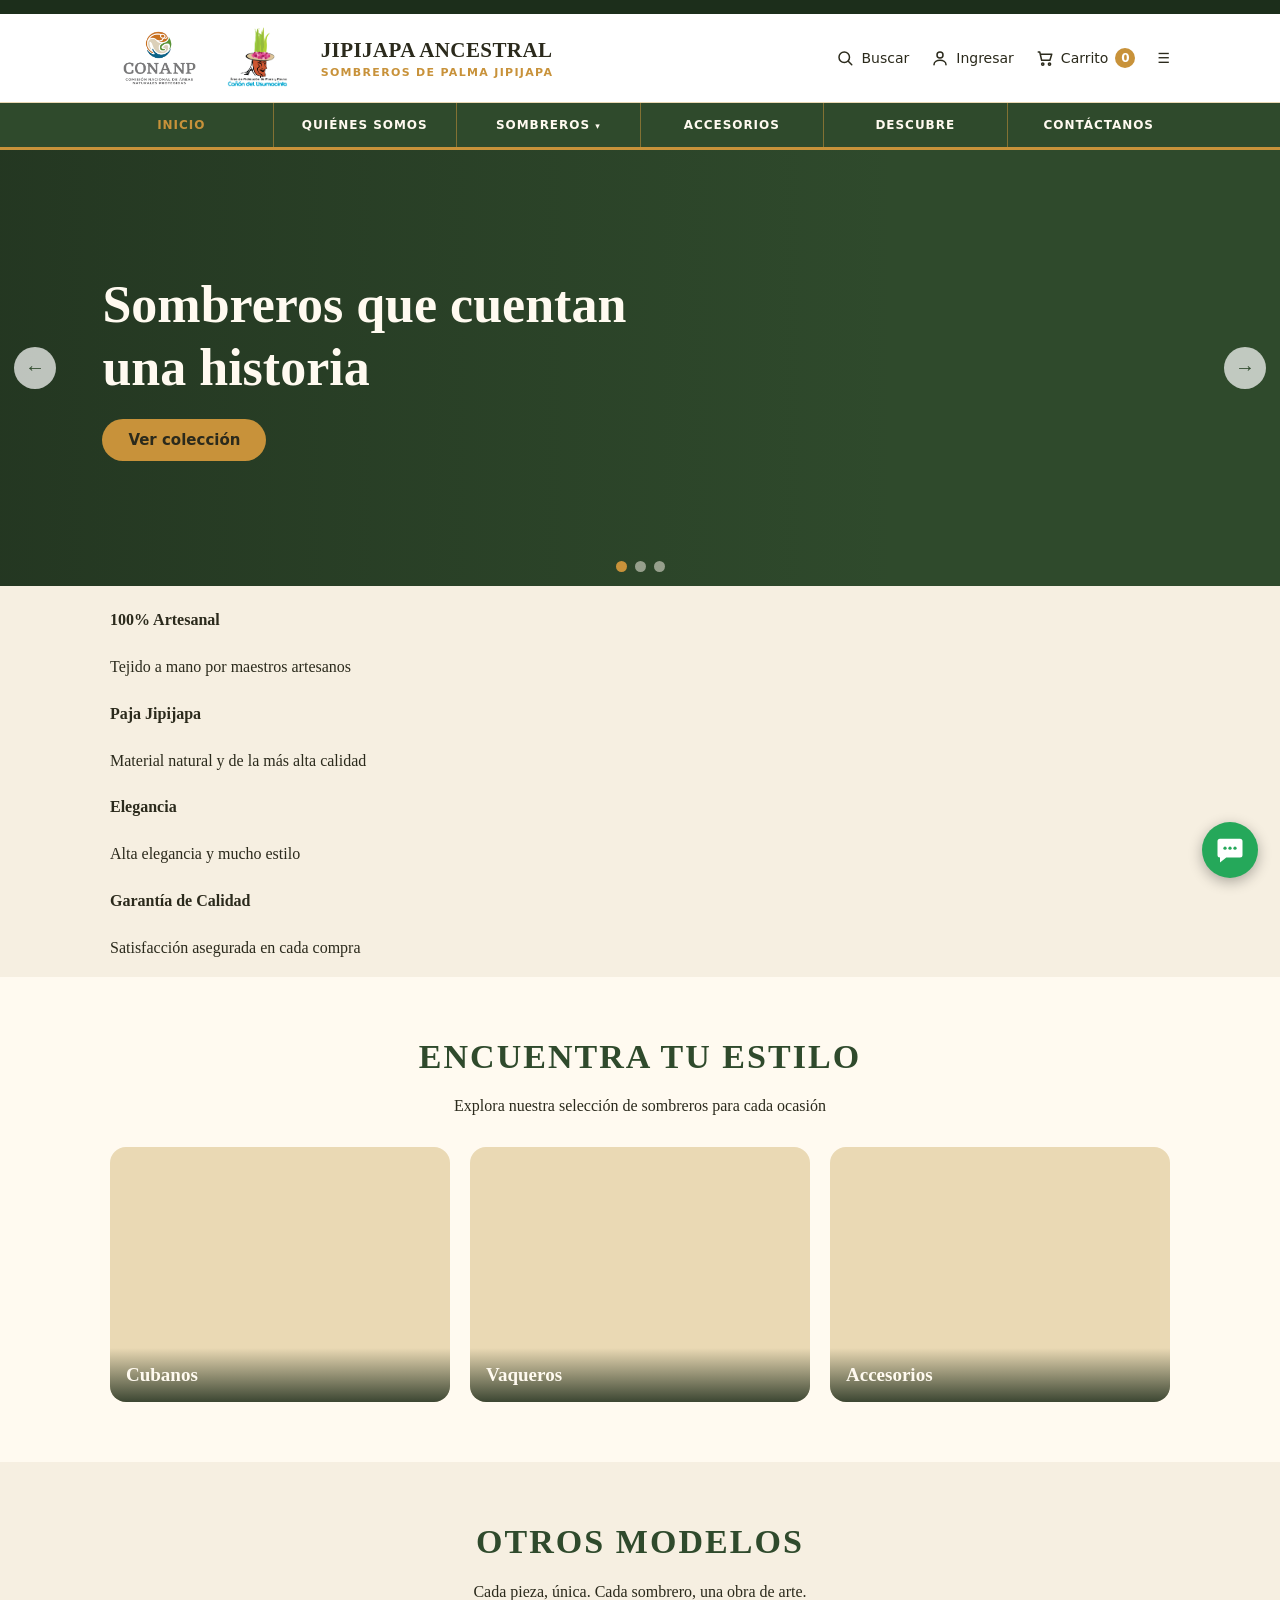
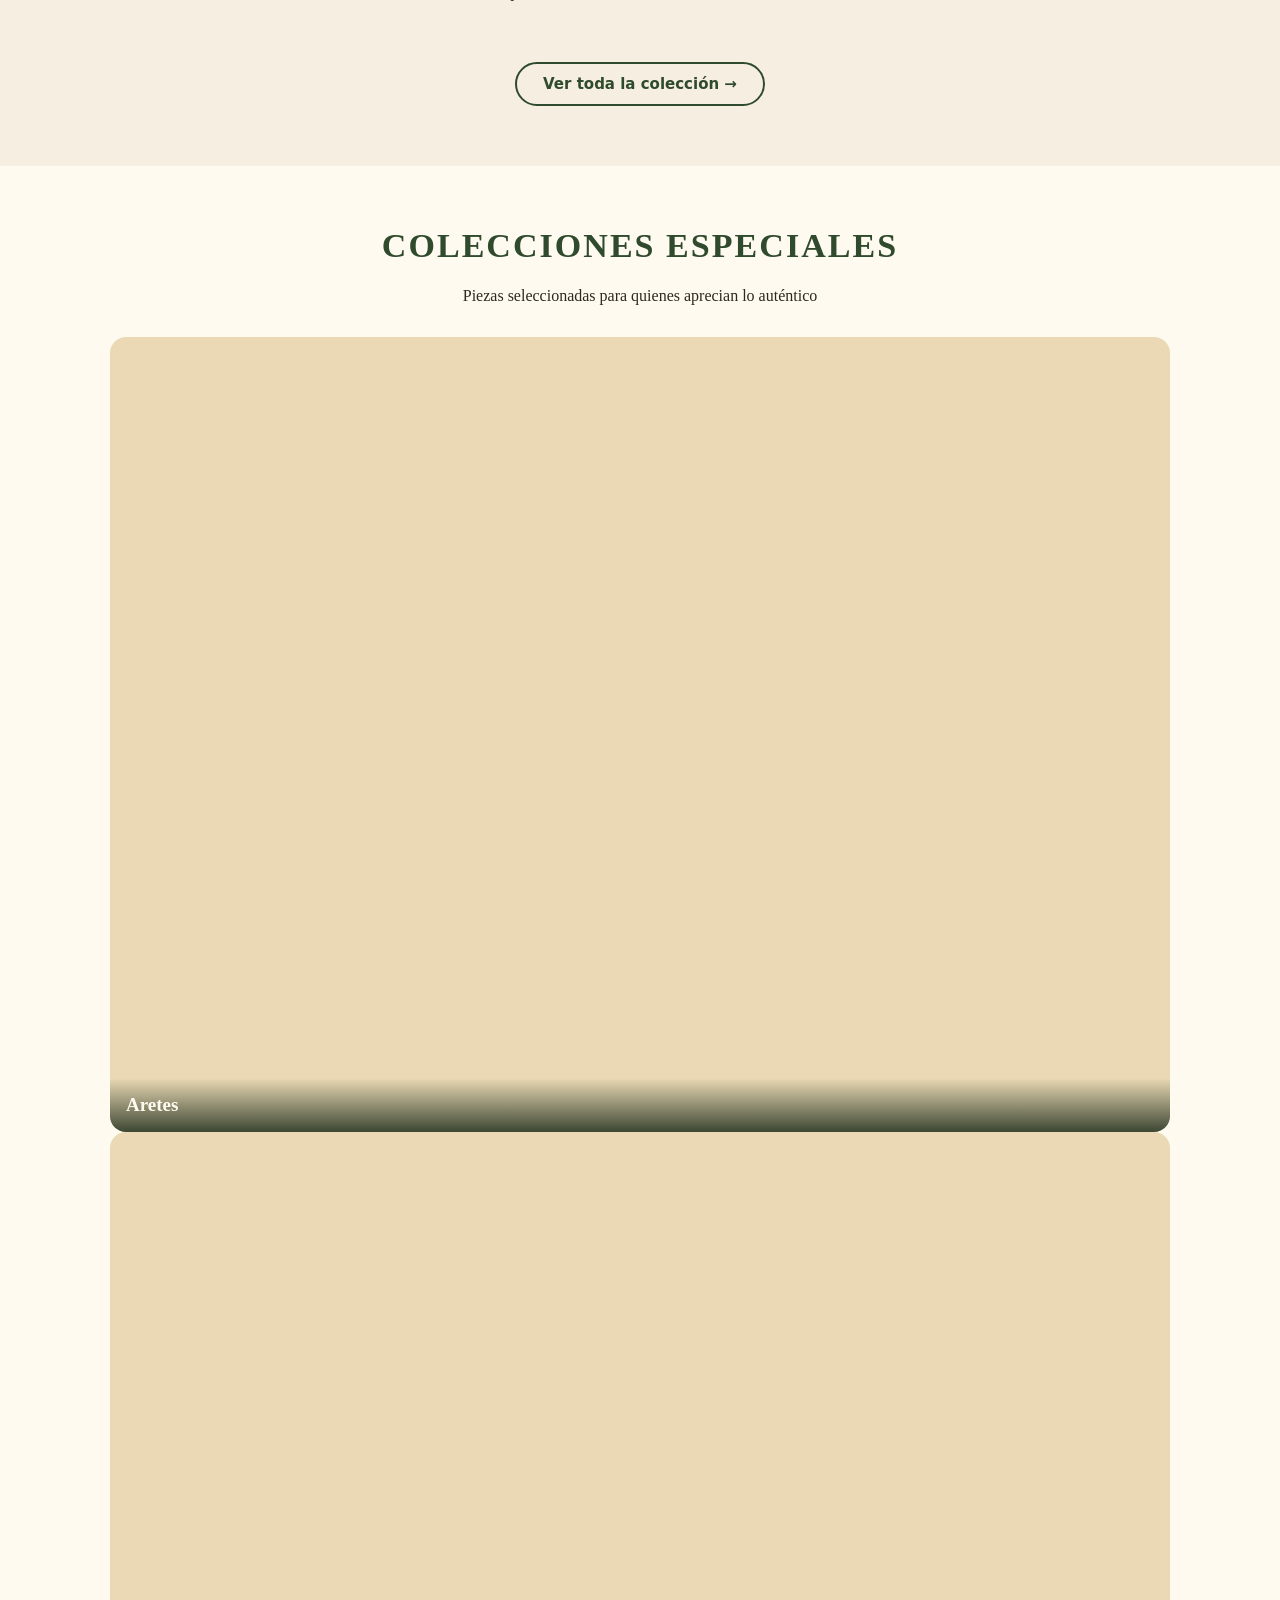
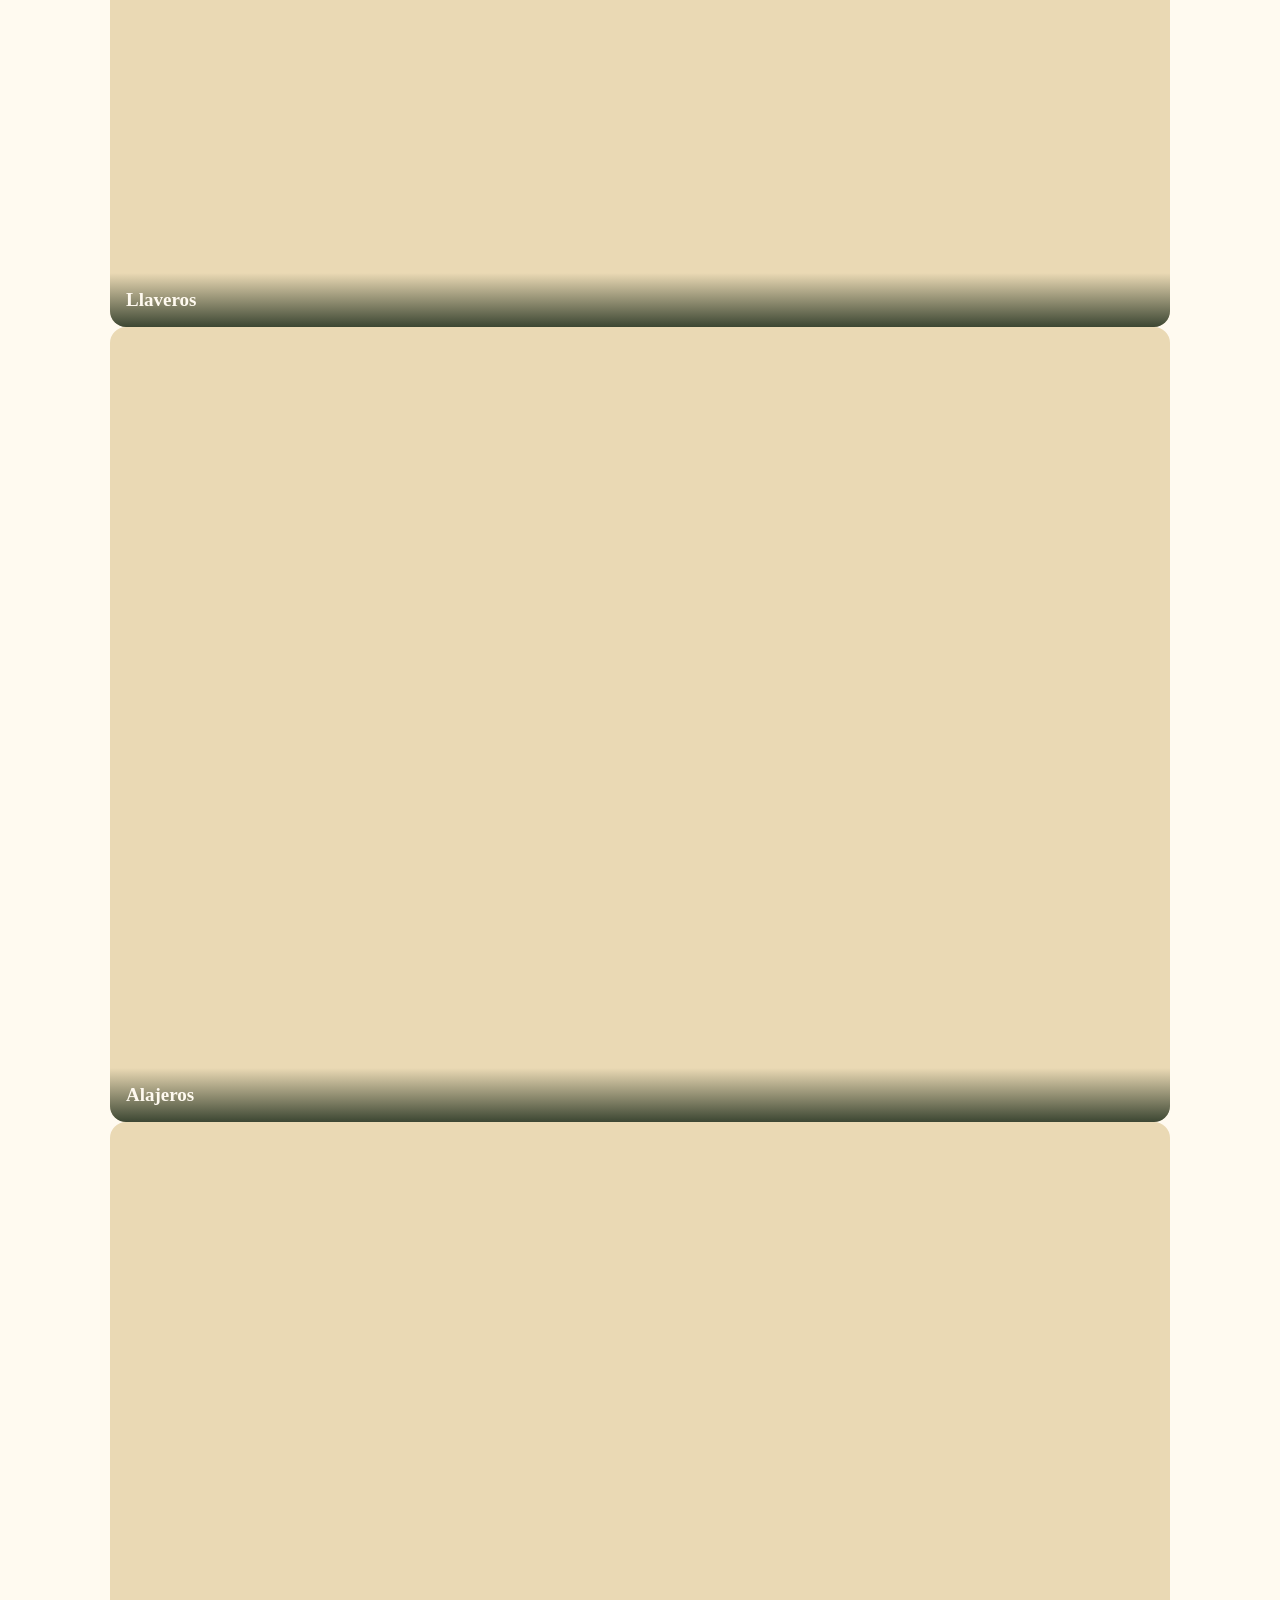
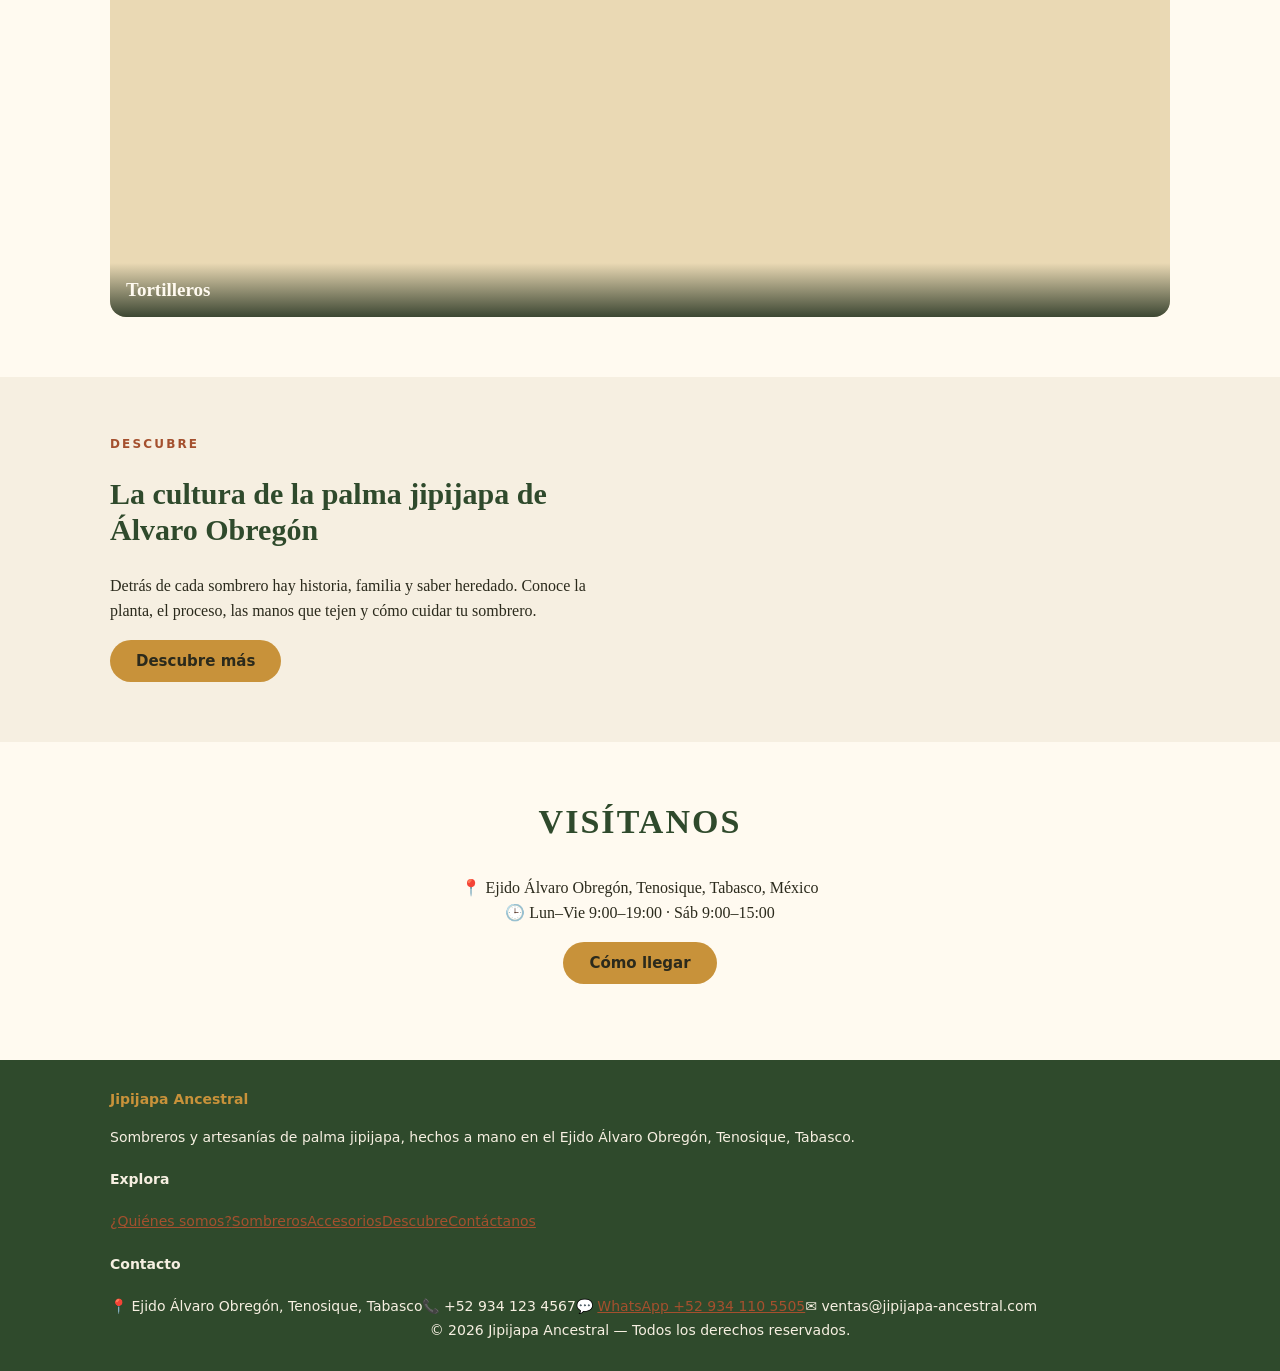
==== index.html @ 03767cd2 "Update index.html" ====
<!DOCTYPE html>
<html lang="es">
<head>
<meta charset="utf-8">
<meta name="viewport" content="width=device-width, initial-scale=1">
<title>Jipijapa Ancestral — Sombreros de palma jipijapa hechos a mano</title>
<link rel="stylesheet" href="estilos.css">
</head>
<body>
<div class="top-strip"></div>
<header class="site-header">
  <div class="header-main"><div class="container hm">
    <div class="hm-left">
      <img class="logo-inst" src="logo_conanp.png" alt="CONANP">
      <img class="logo-inst" src="logo_canon_usumacinta.png" alt="Cañón del Usumacinta">
      <a class="brandbox" href="index.html"><img class="brand-mark" src="logo.png" alt=""><span class="brand-text"><b>JIPIJAPA ANCESTRAL</b><small>SOMBREROS DE PALMA JIPIJAPA</small></span></a>
    </div>
    <div class="hm-right">
      <button class="hact" id="btn-buscar" type="button"><svg width="18" height="18" viewBox="0 0 24 24" fill="none" stroke="currentColor" stroke-width="2" stroke-linecap="round" stroke-linejoin="round"><circle cx="11" cy="11" r="7"/><path d="m21 21-4.3-4.3"/></svg><span>Buscar</span></button>
      <a class="hact" href="contactos.html"><svg width="18" height="18" viewBox="0 0 24 24" fill="none" stroke="currentColor" stroke-width="2" stroke-linecap="round" stroke-linejoin="round"><circle cx="12" cy="8" r="4"/><path d="M4 21c0-4 4-6 8-6s8 2 8 6"/></svg><span>Ingresar</span></a>
      <button class="hact" id="btn-carrito" type="button"><svg width="18" height="18" viewBox="0 0 24 24" fill="none" stroke="currentColor" stroke-width="2" stroke-linecap="round" stroke-linejoin="round"><path d="M3 4h2l2.5 11h11L21 7H6"/><circle cx="9" cy="20" r="1.5"/><circle cx="18" cy="20" r="1.5"/></svg><span>Carrito</span><em class="badge" id="count">0</em></button>
      <button class="hact menu-btn" id="btn-menu" type="button" aria-label="Menú">☰</button>
    </div>
  </div></div>
  <form class="searchbar" id="searchbar" hidden><div class="container"><input id="q" type="search" placeholder="Buscar sombreros y accesorios..."><button class="btn small" type="submit">Buscar</button></div></form>
  <nav class="mainnav" id="mainnav"><ul>
<li><a href="index.html" class="activo">INICIO</a></li>
<li><a href="nosotros.html">QUIÉNES SOMOS</a></li>
<li class="has-sub"><a href="sombreros.html">SOMBREROS <small>▾</small></a><ul class="sub"><li><a href="cubanos.html">Sombreros Cubanos</a></li><li><a href="sombreros.html?cat=Vaqueros">Sombreros Vaqueros</a></li><li><a href="sombreros.html?cat=Ni%C3%B1os">Niños</a></li><li><a href="sombreros.html?cat=Damas">Damas</a></li><li><a href="sombreros.html">Ver todos</a></li></ul></li>
<li><a href="accesorios.html">ACCESORIOS</a></li>
<li><a href="descubre.html">DESCUBRE</a></li>
<li><a href="contactos.html">CONTÁCTANOS</a></li>
</ul></nav>
</header>

<div class="hero" id="inicio">
  <div class="hero-slide active"><img src="banner.png" alt="Sombreros que cuentan una historia"><div class="hero-caption"><h1>Sombreros que cuentan<br>una historia</h1><a href="sombreros.html" class="btn">Ver colección</a></div></div>
  <div class="hero-slide"><img src="inicio-carrusel2.jpg" alt="Palma jipijapa"><div class="hero-caption"><h1>Tejidos a mano en el<br>Ejido Álvaro Obregón</h1><a href="descubre.html" class="btn">Descubre la tradición</a></div></div>
  <div class="hero-slide"><img src="inicio-carrusel3.jpg" alt="Álvaro Obregón, Tenosique"><div class="hero-caption"><h1>Pedidos personalizados y<br>envíos a todo México</h1><a href="contactos.html" class="btn">Cotiza con nosotros</a></div></div>
  <button class="hero-arrow prev" onclick="changeSlide(-1)" aria-label="Anterior">&#8592;</button>
  <button class="hero-arrow next" onclick="changeSlide(1)" aria-label="Siguiente">&#8594;</button>
  <div class="hero-nav"><button class="hero-dot active" onclick="goSlide(0)"></button><button class="hero-dot" onclick="goSlide(1)"></button><button class="hero-dot" onclick="goSlide(2)"></button></div>
</div>
<div class="trust"><div class="container trust-grid">
  <div><h4>100% Artesanal</h4><p>Tejido a mano por maestros artesanos</p></div>
  <div><h4>Paja Jipijapa</h4><p>Material natural y de la más alta calidad</p></div>
  <div><h4>Elegancia</h4><p>Alta elegancia y mucho estilo</p></div>
  <div><h4>Garantía de Calidad</h4><p>Satisfacción asegurada en cada compra</p></div>
</div></div>
<section class="section blanco"><div class="container">
  <h2 class="section-title">ENCUENTRA TU ESTILO</h2>
  <p class="center lead" style="margin:-16px auto 28px">Explora nuestra selección de sombreros para cada ocasión</p>
  <div class="coll-grid">
    <a href="cubanos.html" class="coll-card"><img src="sombrero_cubano.jpeg" alt="Sombreros Cubanos"><div class="coll-label">Cubanos</div></a>
    <a href="sombreros.html?cat=Vaqueros" class="coll-card"><img src="sombreros3.jpeg" alt="Sombreros Vaqueros"><div class="coll-label">Vaqueros</div></a>
    <a href="accesorios.html" class="coll-card"><img src="aretes.jpeg" alt="Accesorios"><div class="coll-label">Accesorios</div></a>
  </div>
</div></section>
<section class="section claro" id="tienda"><div class="container">
  <h2 class="section-title">OTROS MODELOS</h2>
  <p class="center lead" style="margin:-16px auto 28px">Cada pieza, única. Cada sombrero, una obra de arte.</p>
  <div class="prod-grid" data-grid="featured"></div>
  <div class="ver-todos-wrap"><a href="sombreros.html" class="ver-todos">Ver toda la colección →</a></div>
</div></section>
<section class="section blanco"><div class="container">
  <h2 class="section-title">COLECCIONES ESPECIALES</h2>
  <p class="center lead" style="margin:-16px auto 28px">Piezas seleccionadas para quienes aprecian lo auténtico</p>
  <div class="cols4">
    <a href="accesorios.html?filtro=aretes" class="coll-card"><img src="aretes.jpeg" alt="Aretes"><div class="coll-label">Aretes</div></a>
    <a href="accesorios.html?filtro=llaveros" class="coll-card"><img src="llavero1.png" alt="Llaveros"><div class="coll-label">Llaveros</div></a>
    <a href="accesorios.html?filtro=alajeros" class="coll-card"><img src="alajero.jpeg" alt="Alajeros"><div class="coll-label">Alajeros</div></a>
    <a href="accesorios.html?filtro=tortilleros" class="coll-card"><img src="tortillero.jpeg" alt="Tortilleros"><div class="coll-label">Tortilleros</div></a>
  </div>
</div></section>
<div class="about-strip"><div class="about-inner">
  <div class="about-text"><div class="eyebrow">Descubre</div><h2>La cultura de la palma jipijapa de Álvaro Obregón</h2>
    <p>Detrás de cada sombrero hay historia, familia y saber heredado. Conoce la planta, el proceso, las manos que tejen y cómo cuidar tu sombrero.</p>
    <a href="descubre.html" class="btn">Descubre más</a></div>
  <div class="about-imgs"><img src="descubre-patrimonio-2.jpg" alt="Álvaro Obregón, Tenosique"></div>
</div></div>
<section class="section blanco"><div class="container center">
  <h2 class="section-title">VISÍTANOS</h2>
  <p>📍 Ejido Álvaro Obregón, Tenosique, Tabasco, México<br>🕒 Lun–Vie 9:00–19:00 · Sáb 9:00–15:00</p>
  <p><a class="btn" href="contactos.html#mapa">Cómo llegar</a></p>
</div></section>
<footer class="footer"><div class="container fgrid">
  <div><strong>Jipijapa Ancestral</strong><p>Sombreros y artesanías de palma jipijapa, hechos a mano en el Ejido Álvaro Obregón, Tenosique, Tabasco.</p></div>
  <div><h4>Explora</h4><a href="nosotros.html">¿Quiénes somos?</a><a href="sombreros.html">Sombreros</a><a href="accesorios.html">Accesorios</a><a href="descubre.html">Descubre</a><a href="contactos.html">Contáctanos</a></div>
  <div><h4>Contacto</h4><span>📍 Ejido Álvaro Obregón, Tenosique, Tabasco</span><span>📞 +52 934 123 4567</span><span>💬 <a data-wa href="#" target="_blank" rel="noopener">WhatsApp +52 934 110 5505</a></span><span>✉️ ventas@jipijapa-ancestral.com</span></div>
</div><div class="container center copy">© 2026 Jipijapa Ancestral — Todos los derechos reservados.</div></footer>
<aside id="drawer" aria-label="Carrito">
  <button class="close" id="close" aria-label="Cerrar">×</button>
  <h3>Tu pedido</h3>
  <div id="items"></div>
  <div class="total"><span>Total</span><span id="total">$0 MXN</span></div>
  <a class="btn" id="checkout" href="#" target="_blank" rel="noopener" style="text-align:center">Pedir por WhatsApp</a>
</aside>
<div id="overlay"></div>
<a class="wa-float" data-wa href="#" target="_blank" rel="noopener" aria-label="Escríbenos por WhatsApp"><svg width="30" height="30" viewBox="0 0 24 24" fill="#fff"><path d="M4 3h16a2 2 0 0 1 2 2v11a2 2 0 0 1-2 2H9l-5 4v-4a2 2 0 0 1-2-2V5a2 2 0 0 1 2-2z"/><circle cx="8" cy="10.5" r="1.3" fill="#25a85a"/><circle cx="12" cy="10.5" r="1.3" fill="#25a85a"/><circle cx="16" cy="10.5" r="1.3" fill="#25a85a"/></svg></a>
<script src="script.js"></script>
</body>
</html>
---- estilos.css ----
/* ===== PALETA: palma jipijapa ===== */
:root{
  --paja:#f6efe1;        /* fondo crema de paja */
  --paja-oscuro:#ead9b4; /* bordes / fondos de foto */
  --blanco:#fffaf0;
  --verde:#2f4a2c;       /* verde selva (principal) */
  --verde-claro:#4d7a47;
  --ocre:#c8923a;        /* acento palma seca */
  --terracota:#a4502e;   /* precios / enlaces */
  --texto:#2b2a1c;
  --texto-suave:#6b654f;
}
*{box-sizing:border-box}
html{scroll-behavior:smooth;scroll-padding-top:10px}
body{margin:0;font-family:Georgia,"Times New Roman",serif;background:var(--paja);color:var(--texto);line-height:1.6}
a{color:var(--terracota)}
img{max-width:100%;display:block}
h1,h2,h3{font-family:"Palatino Linotype",Palatino,Georgia,serif;line-height:1.2}
.container{max-width:1100px;margin:0 auto;padding:0 20px}
.center{text-align:center}
.section{padding:60px 0}
.blanco{background:var(--blanco)}
.claro{background:var(--paja)}
.section-title{text-align:center;font-size:clamp(24px,4vw,34px);letter-spacing:.06em;color:var(--verde);margin:0 0 32px}
.section-title.left{text-align:left}
.btn{display:inline-block;background:var(--ocre);color:#2b2a1c;padding:12px 26px;border-radius:999px;font:600 15px system-ui,sans-serif;text-decoration:none}
.btn:hover{background:var(--verde);color:var(--blanco)}
.btn.small{padding:9px 16px;font-size:13px;margin-top:10px;background:var(--verde);color:var(--blanco)}
.btn.small:hover{background:var(--terracota)}

/* Hero */
.hero{position:relative;aspect-ratio:1366/465;min-height:230px;overflow:hidden;background:var(--verde)}
.hero-slide{position:absolute;inset:0;opacity:0;transition:opacity .6s}
.hero-slide.active{opacity:1;z-index:1}
.hero-slide img{width:100%;height:100%;object-fit:cover}
.hero-caption{position:absolute;inset:0;display:flex;flex-direction:column;align-items:flex-start;justify-content:center;padding:0 8%;background:linear-gradient(90deg,rgba(30,45,28,.65),transparent 70%);color:var(--blanco)}
.hero-caption h1{font-size:clamp(26px,5vw,52px);margin:0 0 20px}
.hero-arrow{position:absolute;top:50%;transform:translateY(-50%);z-index:3;border:0;background:rgba(255,250,240,.85);color:var(--verde);width:42px;height:42px;border-radius:50%;font-size:20px;cursor:pointer}
.hero-arrow.prev{left:14px}.hero-arrow.next{right:14px}
.hero-nav{position:absolute;bottom:14px;left:0;right:0;display:flex;justify-content:center;gap:8px;z-index:3}
.hero-dot{width:11px;height:11px;border-radius:50%;border:0;background:rgba(255,250,240,.5);cursor:pointer;padding:0}
.hero-dot.active{background:var(--ocre)}

/* Productos */
.logo-centro{height:56px;margin:0 auto 12px;object-fit:contain}
.prod-grid{display:grid;grid-template-columns:repeat(auto-fill,minmax(230px,1fr));gap:20px}
.tarjeta{background:var(--paja);border:1px solid var(--paja-oscuro);border-radius:14px;padding:14px;display:flex;flex-direction:column}
.tarjeta:hover{box-shadow:0 6px 18px rgba(47,74,44,.18)}
.foto{aspect-ratio:1/1;background:var(--paja-oscuro);border-radius:10px;overflow:hidden;margin-bottom:12px}
.foto img{width:100%;height:100%;object-fit:cover}
.tarjeta h3{font-size:18px;margin:0 0 4px;color:var(--verde)}
.detalle{margin:0 0 8px;color:var(--texto-suave);font-size:14px;flex:1}
.precio{font:700 18px system-ui,sans-serif;color:var(--terracota)}
.tarjeta .btn{text-align:center}
.ver-todos-wrap{text-align:center;margin-top:30px}
.ver-todos{display:inline-block;border:2px solid var(--verde);color:var(--verde);padding:11px 26px;border-radius:999px;font:600 15px system-ui,sans-serif;text-decoration:none}
.ver-todos:hover{background:var(--verde);color:var(--blanco)}

/* Descubre */
.coll-grid{display:grid;grid-template-columns:repeat(auto-fit,minmax(260px,1fr));gap:20px}
.coll-card{position:relative;display:block;aspect-ratio:4/3;border-radius:16px;overflow:hidden;background:var(--paja-oscuro);text-decoration:none}
.coll-card img{width:100%;height:100%;object-fit:cover}
.coll-label{position:absolute;left:0;right:0;bottom:0;padding:16px;background:linear-gradient(transparent,rgba(30,45,28,.85));color:var(--blanco);font:700 19px Palatino,Georgia,serif}

/* Franjas */
.about-strip{padding:60px 0;background:var(--paja)}
.about-strip.blanco{background:var(--blanco)}
.about-inner{max-width:1100px;margin:0 auto;padding:0 20px;display:grid;gap:40px;align-items:center}
@media(min-width:800px){.about-inner{grid-template-columns:1fr 1fr}}
.about-text h2{font-size:clamp(22px,3.4vw,30px);color:var(--verde)}
.about-p{font-size:15px;color:var(--texto-suave);margin:0 0 22px}
.btn-link{display:inline-block;margin-top:8px;color:var(--terracota);font:600 15px system-ui,sans-serif}
.about-imgs img{width:100%;border-radius:16px;background:var(--paja-oscuro);min-height:240px;object-fit:cover}
.icon-cats{display:flex;gap:18px;flex-wrap:wrap}
.icon-cat{text-align:center;font:500 13px system-ui,sans-serif;width:96px}
.icon-cat img{height:64px;margin:0 auto 6px;object-fit:contain}

/* Proceso */
.steps{display:grid;gap:16px;grid-template-columns:repeat(auto-fit,minmax(210px,1fr))}
.step{background:var(--blanco);border:1px solid var(--paja-oscuro);border-radius:14px;padding:20px}
.step b{font:700 28px Palatino,serif;color:var(--ocre)}
.step h3{margin:6px 0;font-size:18px;color:var(--verde)}
.step p{margin:0;color:var(--texto-suave);font-size:15px}

/* Footer */
.footer{background:var(--verde);color:var(--paja);padding:28px 0;font:14px/1.7 system-ui,sans-serif}
.footer strong{color:var(--ocre)}

/* ===== Página Descubre ===== */
.page-hero{position:relative;background:var(--verde);color:var(--blanco);padding:70px 0 60px;overflow:hidden}
.page-hero img{position:absolute;inset:0;width:100%;height:100%;object-fit:cover;opacity:.35}
.page-hero .container{position:relative}
.page-hero .eyebrow{font:600 12px system-ui,sans-serif;letter-spacing:.2em;text-transform:uppercase;color:var(--ocre)}
.page-hero h1{font-size:clamp(30px,6vw,52px);margin:10px 0 14px;max-width:760px}
.page-hero p{max-width:620px;opacity:.9;margin:0}
.prose{max-width:720px}
.prose p{margin:0 0 1em}
.prose h2{color:var(--verde);font-size:clamp(24px,4vw,32px);margin:0 0 .5em}
.eyebrow{font:600 12px system-ui,sans-serif;letter-spacing:.18em;text-transform:uppercase;color:var(--terracota);margin-bottom:8px}
.quote{border-left:4px solid var(--ocre);padding:6px 0 6px 18px;margin:24px 0;font-style:italic;font-size:1.15em;color:var(--verde)}
.cards3{display:grid;gap:18px;grid-template-columns:repeat(auto-fit,minmax(230px,1fr));margin-top:26px}
.card{background:var(--blanco);border:1px solid var(--paja-oscuro);border-radius:14px;padding:22px}
.card h3{margin:0 0 6px;font-size:19px;color:var(--verde)}
.card p{margin:0;color:var(--texto-suave);font-size:15px}
.foto-banda{display:grid;gap:14px;grid-template-columns:repeat(auto-fit,minmax(220px,1fr));margin-top:28px}
.foto-banda img{width:100%;aspect-ratio:4/3;object-fit:cover;border-radius:14px;background:var(--paja-oscuro)}
.volver{display:inline-block;margin-bottom:18px;color:var(--ocre);font:600 14px system-ui,sans-serif;text-decoration:none}

/* ===== Contacto y logos institucionales ===== */
.contacto-grid{display:grid;gap:36px}
@media(min-width:850px){.contacto-grid{grid-template-columns:1fr 1.3fr}}
.card p{margin:0 0 14px;color:var(--texto);font-size:15px}
.mapa{border-radius:16px;overflow:hidden;border:1px solid var(--paja-oscuro);margin-bottom:12px;background:var(--paja-oscuro)}
.mapa iframe{display:block;width:100%;height:400px;border:0}
.aliados{background:#fff;padding:36px 0;border-top:1px solid var(--paja-oscuro)}
.aliados-t{margin:0 0 16px;font:600 12px system-ui,sans-serif;letter-spacing:.18em;text-transform:uppercase;color:var(--texto-suave)}
.aliados-logos{display:flex;gap:40px;justify-content:center;align-items:center;flex-wrap:wrap}
.aliados-logos img{height:110px;width:auto;object-fit:contain}

/* ===== Header nuevo (estructura Central Apícola) ===== */
.top-strip{height:14px;background:#1c2e1b}
.header-main{background:#fff;border-bottom:1px solid var(--paja-oscuro)}
.hm{display:flex;align-items:center;justify-content:space-between;gap:16px;min-height:88px;flex-wrap:wrap}
.hm-left{display:flex;align-items:center;gap:14px}
.logo-inst{height:66px;width:auto;object-fit:contain}
.brandbox{display:flex;align-items:center;gap:10px;text-decoration:none;margin-left:6px}
.brand-mark{height:56px;width:auto;object-fit:contain}
.brand-text{display:flex;flex-direction:column;line-height:1.1}
.brand-text b{font:700 21px Palatino,Georgia,serif;color:var(--texto);letter-spacing:.02em}
.brand-text small{font:600 11px system-ui,sans-serif;letter-spacing:.12em;color:var(--ocre);margin-top:3px}
.hm-right{display:flex;align-items:center;gap:22px}
.hact{display:inline-flex;align-items:center;gap:7px;background:none;border:0;cursor:pointer;color:var(--texto);font:500 14px system-ui,sans-serif;text-decoration:none;padding:6px 0}
.hact:hover{color:var(--terracota)}
.badge{font-style:normal;background:var(--ocre);color:#fff;border-radius:999px;min-width:20px;height:20px;line-height:20px;text-align:center;font-size:12px;font-weight:700}
.searchbar{background:var(--paja);border-bottom:1px solid var(--paja-oscuro);padding:12px 0}
.searchbar[hidden]{display:none}
.searchbar .container{display:flex;gap:10px}
.searchbar input{flex:1;padding:10px 14px;border:1px solid var(--paja-oscuro);border-radius:999px;font:15px system-ui,sans-serif;background:#fff}
.searchbar .btn.small{margin-top:0}
.mainnav{background:var(--verde);border-bottom:3px solid var(--ocre)}
.mainnav ul{list-style:none;margin:0 auto;padding:0;max-width:1100px;display:flex;justify-content:center}
.mainnav>ul>li{position:relative;flex:1;text-align:center;border-left:1px solid rgba(200,146,58,.55)}
.mainnav>ul>li:first-child{border-left:0}
.mainnav a{display:block;padding:15px 8px;color:var(--blanco);text-decoration:none;font:700 12px system-ui,sans-serif;letter-spacing:.08em;white-space:nowrap}
.mainnav a:hover,.mainnav a.activo{color:var(--ocre)}
.mainnav small{font-size:9px}
.mainnav .sub{display:none;flex-direction:column;margin:0;padding:0;max-width:none;position:absolute;top:100%;left:0;min-width:220px;background:var(--verde);border-top:2px solid var(--ocre);z-index:60;text-align:left}
.sub a{padding:12px 16px;letter-spacing:.04em;font-weight:600;border-top:1px solid rgba(255,255,255,.1)}
.mainnav .has-sub:hover .sub{display:flex}
@media(max-width:850px){
  .mainnav ul{justify-content:flex-start;overflow-x:auto}
  .mainnav>ul>li{flex:0 0 auto}
  .mainnav .sub{display:none!important}
  .logo-inst{height:46px}.brand-mark{height:42px}.brand-text b{font-size:16px}.hm-right{gap:14px}.hact span{display:none}.hact.cart span{display:inline}
}

/* Carrito y botón flotante */
.hero-arrow{background:rgba(255,255,255,.7)}
#overlay{position:fixed;inset:0;background:rgba(0,0,0,.35);z-index:90;display:none}
#overlay.on{display:block}
#drawer{position:fixed;top:0;right:0;bottom:0;width:min(400px,100%);background:var(--blanco);border-left:1px solid var(--paja-oscuro);z-index:100;transform:translateX(100%);transition:transform .25s;display:flex;flex-direction:column;padding:18px}
#drawer.open{transform:none}
#items{flex:1;overflow:auto;font:15px system-ui,sans-serif}
.row{display:flex;justify-content:space-between;align-items:center;gap:8px;padding:10px 0;border-bottom:1px solid var(--paja-oscuro)}
.qty button{width:26px;height:26px;border-radius:50%;border:1px solid var(--paja-oscuro);background:transparent;cursor:pointer}
.total{display:flex;justify-content:space-between;font:700 18px system-ui,sans-serif;padding:14px 0}
.close{align-self:flex-end;background:none;border:0;font-size:28px;cursor:pointer;color:var(--texto)}
.wa-float{position:fixed;right:22px;bottom:22px;width:56px;height:56px;border-radius:50%;background:#25a85a;display:flex;align-items:center;justify-content:center;box-shadow:0 4px 14px rgba(0,0,0,.3);z-index:80}
button.btn{border:0;cursor:pointer}

/* Ajustes móvil */
html,body{overflow-x:hidden}
@media(max-width:850px){
  .hm{min-height:0;padding-top:8px;padding-bottom:8px}
  .hm-left{flex-wrap:wrap;gap:8px}
  .brandbox{margin-left:0}
  .brand-text small{font-size:9px;letter-spacing:.06em}
}
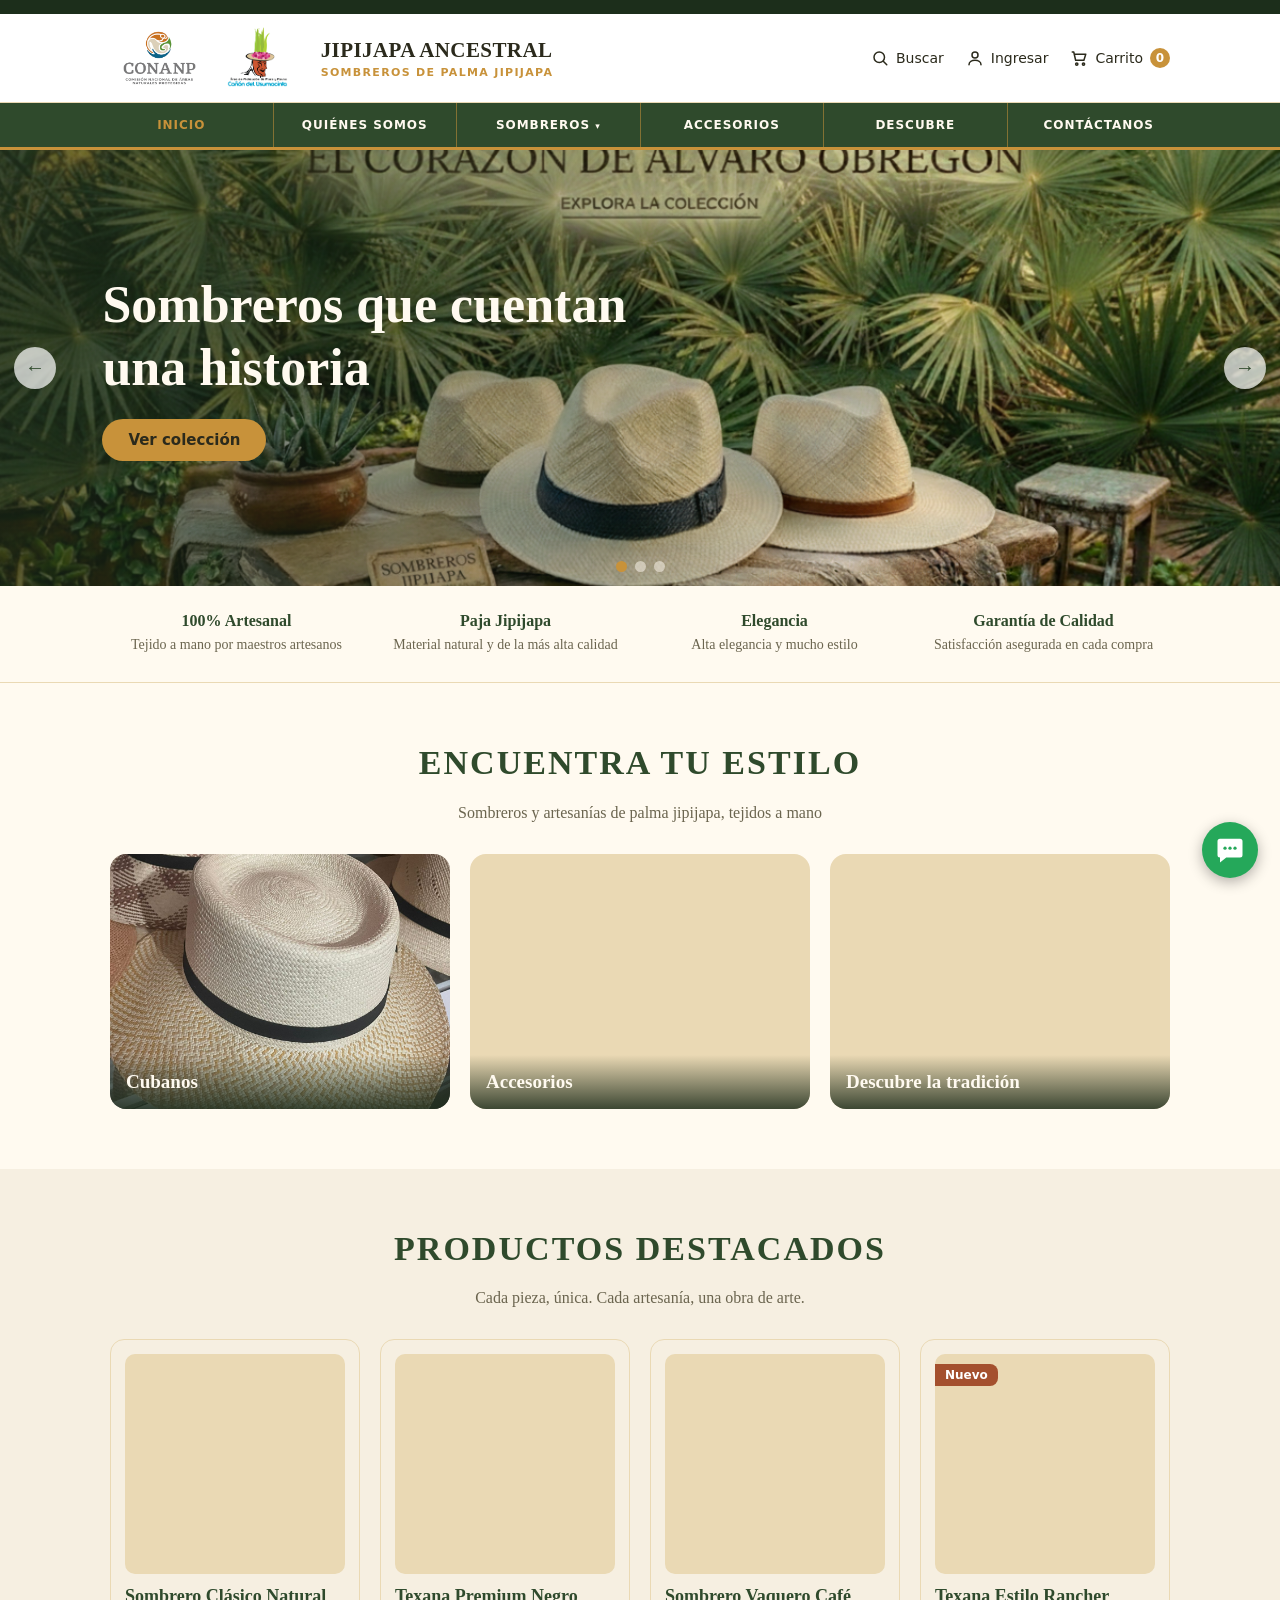
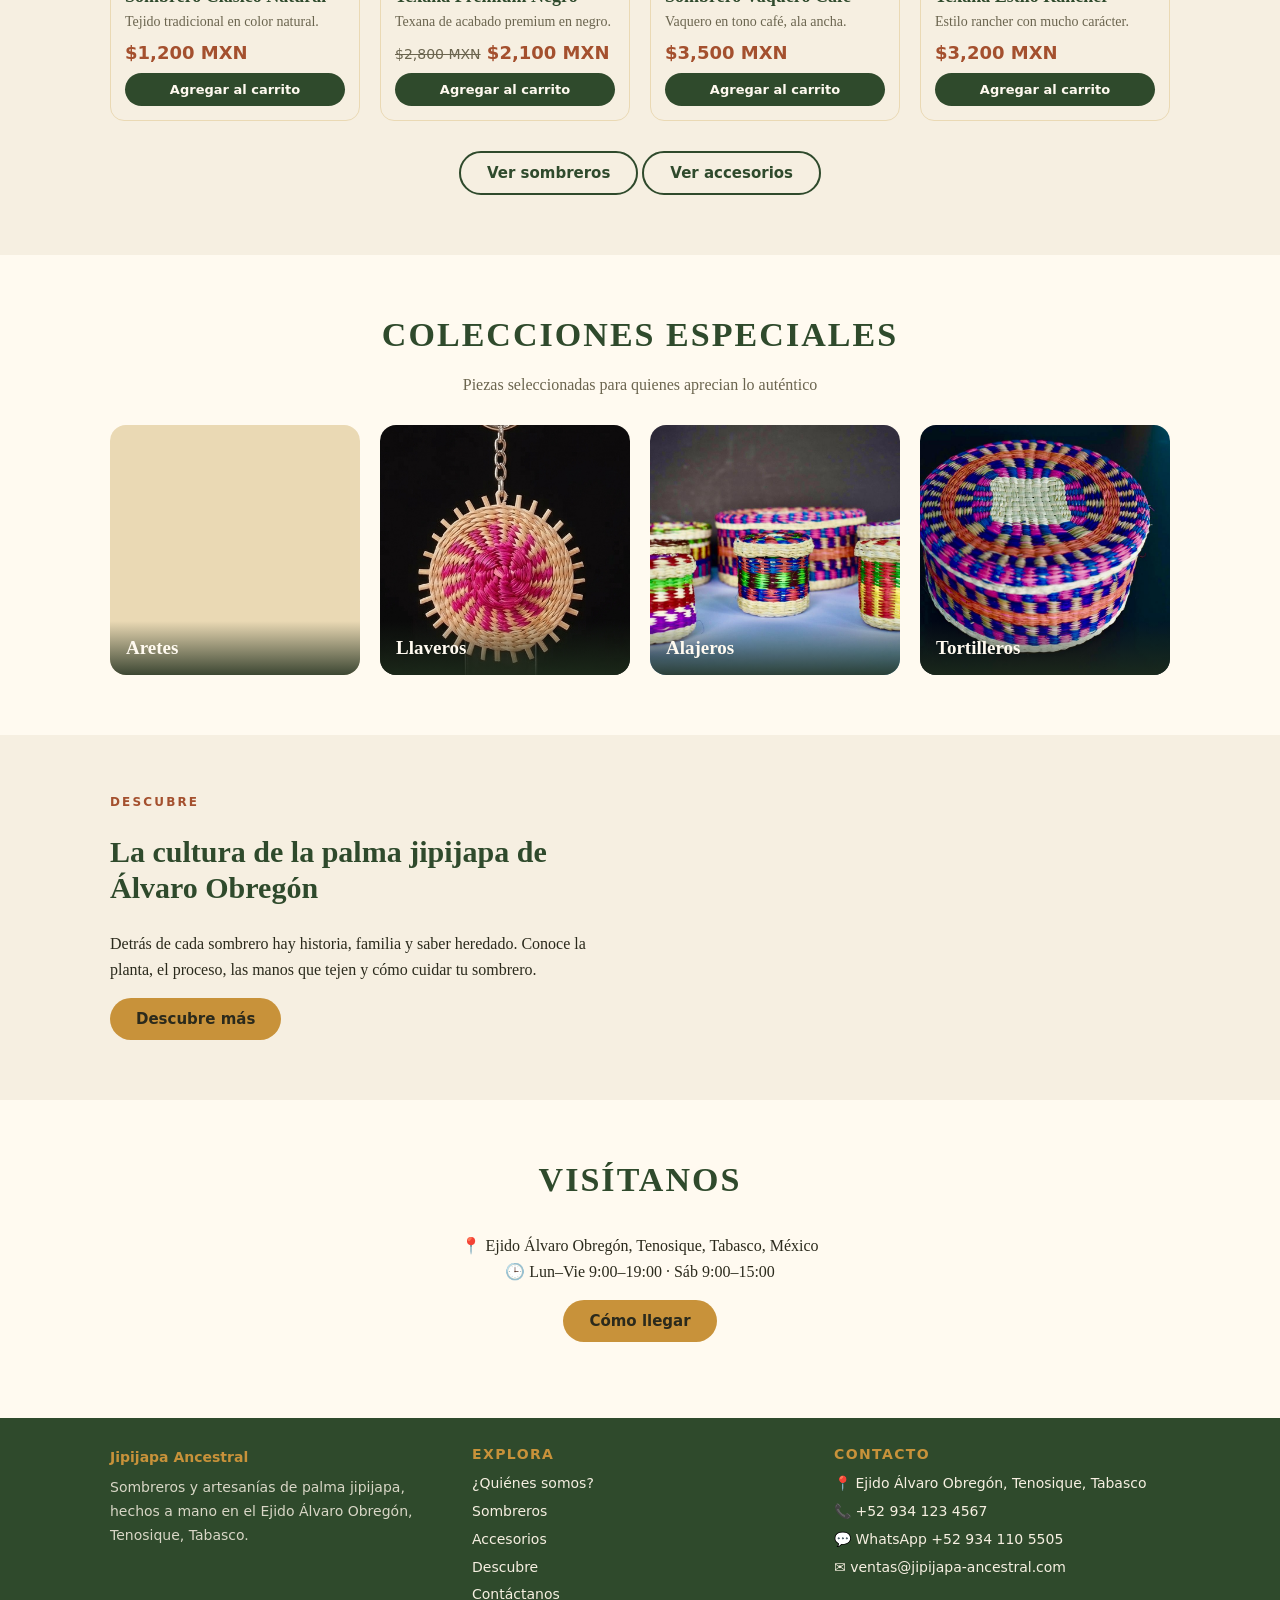
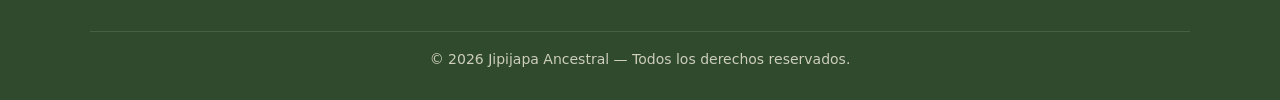
==== commit b256947a: "Update index.html" ====
--- a/index.html
+++ b/index.html
@@ -3,6 +3,7 @@
 <head>
 <meta charset="utf-8">
 <meta name="viewport" content="width=device-width, initial-scale=1">
+<meta name="theme-color" content="#2f4a2c">
 <title>Jipijapa Ancestral — Sombreros de palma jipijapa hechos a mano</title>
 <link rel="stylesheet" href="estilos.css">
 </head>
@@ -26,7 +27,7 @@
   <nav class="mainnav" id="mainnav"><ul>
 <li><a href="index.html" class="activo">INICIO</a></li>
 <li><a href="nosotros.html">QUIÉNES SOMOS</a></li>
-<li class="has-sub"><a href="sombreros.html">SOMBREROS <small>▾</small></a><ul class="sub"><li><a href="cubanos.html">Sombreros Cubanos</a></li><li><a href="sombreros.html?cat=Vaqueros">Sombreros Vaqueros</a></li><li><a href="sombreros.html?cat=Ni%C3%B1os">Niños</a></li><li><a href="sombreros.html?cat=Damas">Damas</a></li><li><a href="sombreros.html">Ver todos</a></li></ul></li>
+<li class="has-sub"><a href="sombreros.html">SOMBREROS <small>▾</small></a><ul class="sub"><li><a href="sombreros.html?cat=Cubanos">Sombreros Cubanos</a></li><li><a href="sombreros.html">Ver todos</a></li></ul></li>
 <li><a href="accesorios.html">ACCESORIOS</a></li>
 <li><a href="descubre.html">DESCUBRE</a></li>
 <li><a href="contactos.html">CONTÁCTANOS</a></li>
@@ -49,18 +50,18 @@
 </div></div>
 <section class="section blanco"><div class="container">
   <h2 class="section-title">ENCUENTRA TU ESTILO</h2>
-  <p class="center lead" style="margin:-16px auto 28px">Explora nuestra selección de sombreros para cada ocasión</p>
+  <p class="center lead" style="margin:-16px auto 28px">Sombreros y artesanías de palma jipijapa, tejidos a mano</p>
   <div class="coll-grid">
-    <a href="cubanos.html" class="coll-card"><img src="sombrero_cubano.jpeg" alt="Sombreros Cubanos"><div class="coll-label">Cubanos</div></a>
-    <a href="sombreros.html?cat=Vaqueros" class="coll-card"><img src="sombreros3.jpeg" alt="Sombreros Vaqueros"><div class="coll-label">Vaqueros</div></a>
+    <a href="sombreros.html?cat=Cubanos" class="coll-card"><img src="sombrero_cubano.jpeg" alt="Sombreros Cubanos"><div class="coll-label">Cubanos</div></a>
     <a href="accesorios.html" class="coll-card"><img src="aretes.jpeg" alt="Accesorios"><div class="coll-label">Accesorios</div></a>
+    <a href="descubre.html" class="coll-card"><img src="descubre-patrimonio-2.jpg" alt="Descubre"><div class="coll-label">Descubre la tradición</div></a>
   </div>
 </div></section>
 <section class="section claro" id="tienda"><div class="container">
-  <h2 class="section-title">OTROS MODELOS</h2>
-  <p class="center lead" style="margin:-16px auto 28px">Cada pieza, única. Cada sombrero, una obra de arte.</p>
+  <h2 class="section-title">PRODUCTOS DESTACADOS</h2>
+  <p class="center lead" style="margin:-16px auto 28px">Cada pieza, única. Cada artesanía, una obra de arte.</p>
   <div class="prod-grid" data-grid="featured"></div>
-  <div class="ver-todos-wrap"><a href="sombreros.html" class="ver-todos">Ver toda la colección →</a></div>
+  <div class="ver-todos-wrap"><a href="sombreros.html" class="ver-todos">Ver sombreros</a> <a href="accesorios.html" class="ver-todos">Ver accesorios</a></div>
 </div></section>
 <section class="section blanco"><div class="container">
   <h2 class="section-title">COLECCIONES ESPECIALES</h2>
--- a/estilos.css
+++ b/estilos.css
@@ -176,3 +176,140 @@
   .brandbox{margin-left:0}
   .brand-text small{font-size:9px;letter-spacing:.06em}
 }
+
+/* ===== Nuevas secciones (Jipijapa Ancestral) ===== */
+.center{text-align:center}
+.lead{color:var(--texto-suave)}
+.lead.center{margin-left:auto;margin-right:auto}
+.filters{display:flex;gap:8px;flex-wrap:wrap;margin:0 0 22px}
+.chip{display:inline-block;border:1.5px solid var(--paja-oscuro);background:transparent;color:var(--texto);padding:7px 16px;border-radius:999px;font:500 14px system-ui,sans-serif;cursor:pointer;text-decoration:none}
+.chip.on,.chip:hover{background:var(--verde);color:var(--blanco);border-color:var(--verde)}
+.foto{position:relative}
+.tag{position:absolute;top:10px;left:0;background:var(--terracota);color:#fff;padding:4px 10px;border-radius:0 8px 8px 0;font:600 12px system-ui,sans-serif;z-index:2}
+.precio s{color:var(--texto-suave);font-weight:400;font-size:14px}
+.tit{color:inherit;text-decoration:none}
+.trust{background:var(--blanco);border-bottom:1px solid var(--paja-oscuro)}
+.trust-grid{display:grid;grid-template-columns:repeat(auto-fit,minmax(200px,1fr));gap:16px;padding:26px 20px;text-align:center}
+.trust h4{margin:0 0 4px;color:var(--verde);font:700 16px Palatino,Georgia,serif}
+.trust p{margin:0;color:var(--texto-suave);font-size:14px}
+.cols4{display:grid;gap:20px;grid-template-columns:repeat(auto-fit,minmax(220px,1fr))}
+.cols4 .coll-card{aspect-ratio:1/1}
+.stats{display:grid;grid-template-columns:repeat(auto-fit,minmax(180px,1fr));gap:18px;text-align:center}
+.stats b{display:block;font:700 44px Palatino,serif;color:var(--terracota)}
+.stats span{color:var(--texto-suave);font:14px system-ui,sans-serif}
+.crumbs{font:14px system-ui,sans-serif;color:var(--texto-suave);margin:0 0 20px}
+.detail{display:grid;gap:36px}
+@media(min-width:850px){.detail{grid-template-columns:1fr 1fr}}
+.photo.main{aspect-ratio:1/1;object-fit:cover}
+.thumbs{display:grid;grid-template-columns:repeat(4,1fr);gap:8px;margin-top:10px}
+.thumbs img{width:100%;aspect-ratio:1/1;object-fit:cover;border-radius:10px;cursor:pointer;border:2px solid transparent;background:var(--paja-oscuro)}
+.thumbs img.on,.thumbs img:hover{border-color:var(--ocre)}
+.specs{display:grid;grid-template-columns:auto 1fr;gap:8px 18px;margin:0;font:15px system-ui,sans-serif}
+.specs dt{font-weight:700;color:var(--verde)}.specs dd{margin:0;color:var(--texto-suave)}
+.sizes{display:flex;gap:8px;flex-wrap:wrap}
+.video-box{margin-top:40px}
+.video-box video{width:100%;max-height:480px;border-radius:14px;background:#000}
+.check{padding-left:0;list-style:none;margin:14px 0 0}
+.check li{padding:6px 0 6px 28px;position:relative}
+.check li::before{content:"✓";position:absolute;left:0;color:var(--verde-claro);font-weight:700}
+.faq{max-width:760px;margin:0 auto}
+.faq details{background:var(--paja);border:1px solid var(--paja-oscuro);border-radius:12px;padding:14px 18px;margin-bottom:10px}
+.faq summary{cursor:pointer;font:600 16px system-ui,sans-serif;color:var(--verde)}
+.faq details p{margin:10px 0 0;color:var(--texto-suave)}
+.tabla{border-collapse:collapse;margin-top:14px;font:15px system-ui,sans-serif;width:100%;max-width:340px}
+.tabla th,.tabla td{padding:10px 14px;border-bottom:1px solid var(--paja-oscuro);text-align:left}
+.tabla th{background:var(--paja)}
+.foto-banda.one{margin-top:0;grid-template-columns:repeat(auto-fit,minmax(200px,1fr))}
+.facts .card{text-align:center}
+.tipos .card{text-decoration:none;color:inherit;display:block}
+.tipos .photo{aspect-ratio:4/3;margin-bottom:12px}
+.step{overflow:hidden}
+.step-img{width:calc(100% + 40px);max-width:none;margin:-20px -20px 14px;aspect-ratio:4/3;object-fit:cover;background:var(--paja-oscuro)}
+.voces{display:grid;gap:14px}
+.voz{display:flex;gap:14px;align-items:center;background:var(--blanco);border:1px solid var(--paja-oscuro);border-radius:14px;padding:14px}
+.voz img{width:72px;height:72px;border-radius:50%;object-fit:cover;flex:none;background:var(--paja-oscuro)}
+.voz b{display:block;color:var(--verde);font-size:15px}.voz small{color:var(--texto-suave)}.voz p{margin:4px 0 0;font-style:italic;font-size:14px}
+.form{display:grid;gap:12px}
+.form label{display:grid;gap:4px;font:600 14px system-ui,sans-serif;color:var(--verde)}
+.form input,.form select,.form textarea{padding:11px 14px;border:1px solid var(--paja-oscuro);border-radius:10px;font:15px system-ui,sans-serif;background:#fff;color:var(--texto);width:100%}
+.mapa{margin:0 0 18px}.mapa iframe{display:block;width:100%;height:420px;border:0;border-radius:16px}
+.fgrid{display:grid;gap:26px;grid-template-columns:repeat(auto-fit,minmax(220px,1fr));text-align:left}
+.footer h4{margin:0 0 8px;color:var(--ocre);font:700 14px system-ui,sans-serif;letter-spacing:.1em;text-transform:uppercase}
+.footer a{color:var(--paja);display:block;text-decoration:none;padding:2px 0}.footer a:hover{color:var(--ocre)}
+.footer span{display:block;padding:2px 0}.footer p{margin:6px 0 0;opacity:.85}
+.footer .copy{margin-top:22px;padding-top:16px;border-top:1px solid rgba(255,255,255,.15);opacity:.8}
+.menu-btn{display:none;font-size:24px}
+
+/* ===== Móvil: menú hamburguesa ===== */
+@media(max-width:850px){
+  .menu-btn{display:inline-flex}
+  .mainnav{display:none}
+  .mainnav.open{display:block}
+  .mainnav ul{flex-direction:column;overflow:visible;max-width:none}
+  .mainnav>ul>li{flex:none;text-align:left;border-left:0;border-top:1px solid rgba(200,146,58,.35)}
+  .mainnav a{padding:14px 20px}
+  .mainnav .sub{display:block!important;position:static;border-top:0;background:rgba(0,0,0,.18);min-width:0}
+  .mainnav .sub a{padding:11px 34px;font-weight:500}
+  .hm{padding-top:8px;padding-bottom:8px}
+  .hm-left{flex:1;min-width:0}
+  .hm-right{gap:12px}
+  .stats b{font-size:36px}
+  .mapa iframe{height:320px}
+  .voz img{width:60px;height:60px}
+}
+@media(max-width:480px){
+  .section{padding:44px 0}
+  .logo-inst{height:38px}
+  .brand-mark{height:34px}
+  .brand-text b{font-size:14px}
+  .brand-text small{display:none}
+  .prod-grid{grid-template-columns:repeat(2,1fr);gap:12px}
+  .tarjeta{padding:10px}
+  .tarjeta h3{font-size:15px}
+  .detalle{font-size:13px}
+  .btn.small{padding:9px 10px;font-size:12px}
+  .hero{min-height:200px}
+  .hero-caption h1{font-size:22px}
+  .hero-caption .btn{padding:9px 18px;font-size:13px}
+  .cols4{grid-template-columns:repeat(2,1fr)}
+  .coll-label{font-size:15px}
+}
+
+/* Ajustes finales */
+#drawer{visibility:hidden;transition:transform .25s,visibility .25s}
+#drawer.open{visibility:visible}
+@media(max-width:480px){.hero-arrow{display:none}.hero{min-height:240px}}
+.footer span a{display:inline;padding:0}
+
+/* ===== Optimización para teléfonos ===== */
+html{-webkit-text-size-adjust:100%;text-size-adjust:100%}
+img,video,iframe{max-width:100%}
+@media(max-width:850px){
+  .hm{row-gap:6px}
+  .hact{padding:10px 4px}
+  .logo-inst{height:44px}
+  .brandbox{width:100%;margin:0}
+  .hm-left{width:100%;row-gap:6px}
+  .hm-right{position:absolute;right:16px;top:20px}
+  .header-main{position:relative}
+  .hm{min-height:96px}
+  .footer{padding-bottom:90px}
+  .section-title{letter-spacing:.03em}
+}
+@media(max-width:480px){
+  .form input,.form select,.form textarea,.searchbar input{font-size:16px}
+  .container{padding-left:16px;padding-right:16px}
+  .page-hero{padding:44px 0 36px}
+  .page-hero h1{font-size:28px}
+  .about-inner{gap:24px}
+  .voz{padding:12px}
+  .btn{padding:12px 20px}
+  .cards3{grid-template-columns:1fr}
+  .steps{grid-template-columns:1fr}
+  .thumbs{gap:6px}
+  .specs{grid-template-columns:1fr;gap:2px}
+  .specs dd{margin-bottom:8px}
+  .fgrid{grid-template-columns:1fr}
+  #drawer{width:100%}
+}
+@media(max-width:600px){.hero{aspect-ratio:auto;height:250px;min-height:0;width:100%}}
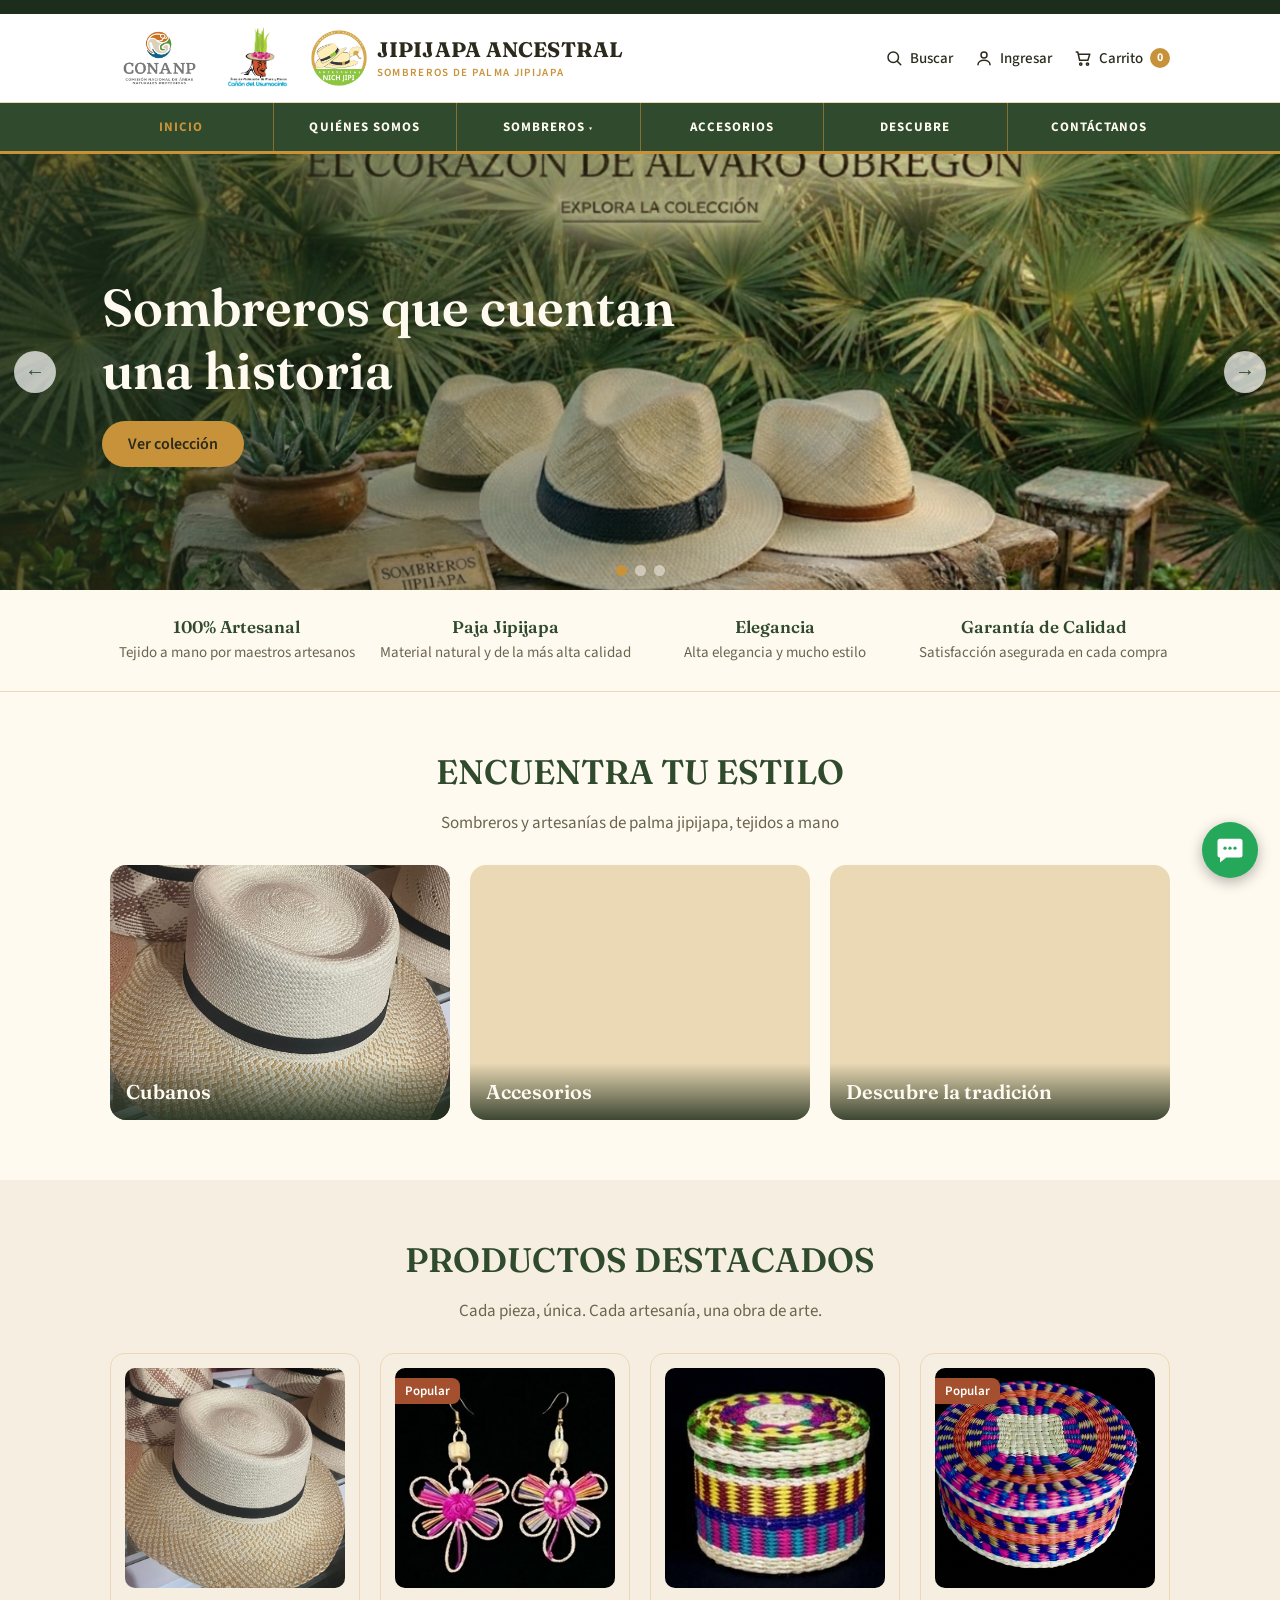
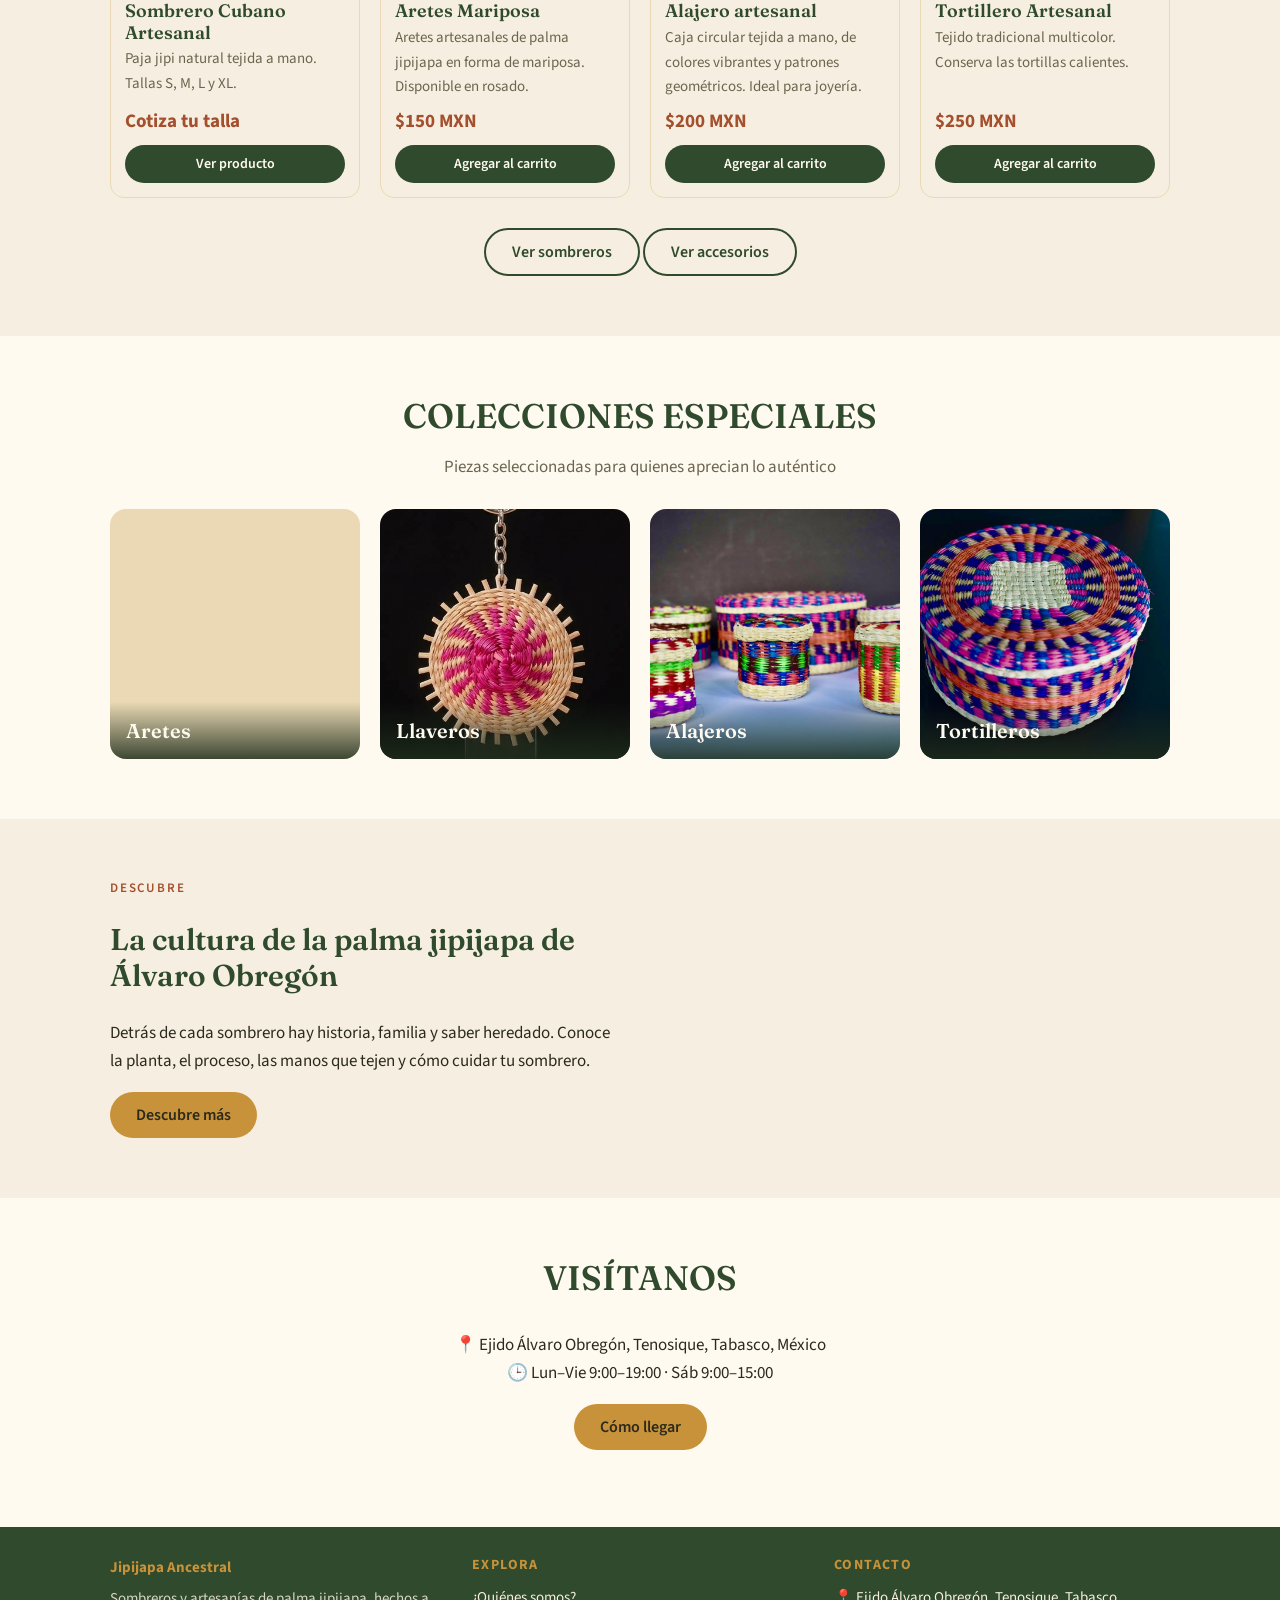
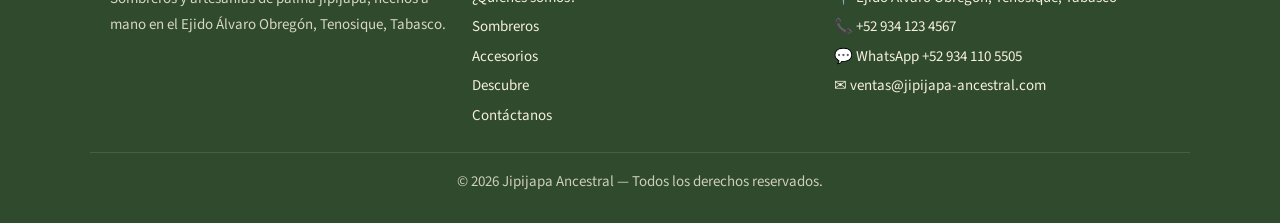
==== commit 87575bfa: "Update index.html" ====
--- a/index.html
+++ b/index.html
@@ -36,7 +36,7 @@
 
 <div class="hero" id="inicio">
   <div class="hero-slide active"><img src="banner.png" alt="Sombreros que cuentan una historia"><div class="hero-caption"><h1>Sombreros que cuentan<br>una historia</h1><a href="sombreros.html" class="btn">Ver colección</a></div></div>
-  <div class="hero-slide"><img src="inicio-carrusel2.jpg" alt="Palma jipijapa"><div class="hero-caption"><h1>Tejidos a mano en el<br>Ejido Álvaro Obregón</h1><a href="descubre.html" class="btn">Descubre la tradición</a></div></div>
+  <div class="hero-slide"><img src="inicio-carrusel2.JFIF" alt="Palma jipijapa"><div class="hero-caption"><h1>Tejidos a mano en el<br>Ejido Álvaro Obregón</h1><a href="descubre.html" class="btn">Descubre la tradición</a></div></div>
   <div class="hero-slide"><img src="inicio-carrusel3.jpg" alt="Álvaro Obregón, Tenosique"><div class="hero-caption"><h1>Pedidos personalizados y<br>envíos a todo México</h1><a href="contactos.html" class="btn">Cotiza con nosotros</a></div></div>
   <button class="hero-arrow prev" onclick="changeSlide(-1)" aria-label="Anterior">&#8592;</button>
   <button class="hero-arrow next" onclick="changeSlide(1)" aria-label="Siguiente">&#8594;</button>
--- a/estilos.css
+++ b/estilos.css
@@ -1,3 +1,5 @@
+@import url('https://fonts.googleapis.com/css2?family=Fraunces:opsz,wght@9..144,500;9..144,600;9..144,700&family=Source+Sans+3:wght@400;500;600;700&display=swap');
+
 /* ===== PALETA: palma jipijapa ===== */
 :root{
   --paja:#f6efe1;        /* fondo crema de paja */
@@ -9,23 +11,26 @@
   --terracota:#a4502e;   /* precios / enlaces */
   --texto:#2b2a1c;
   --texto-suave:#6b654f;
+  /* Tipografía */
+  --f-titulo:'Fraunces',Georgia,'Times New Roman',serif;
+  --f-texto:'Source Sans 3',system-ui,-apple-system,'Segoe UI',sans-serif;
 }
 *{box-sizing:border-box}
 html{scroll-behavior:smooth;scroll-padding-top:10px}
-body{margin:0;font-family:Georgia,"Times New Roman",serif;background:var(--paja);color:var(--texto);line-height:1.6}
+body{margin:0;font-family:var(--f-texto);font-size:17px;background:var(--paja);color:var(--texto);line-height:1.65}
 a{color:var(--terracota)}
 img{max-width:100%;display:block}
-h1,h2,h3{font-family:"Palatino Linotype",Palatino,Georgia,serif;line-height:1.2}
+h1,h2,h3{font-family:var(--f-titulo);font-weight:600;line-height:1.2}
 .container{max-width:1100px;margin:0 auto;padding:0 20px}
 .center{text-align:center}
 .section{padding:60px 0}
 .blanco{background:var(--blanco)}
 .claro{background:var(--paja)}
-.section-title{text-align:center;font-size:clamp(24px,4vw,34px);letter-spacing:.06em;color:var(--verde);margin:0 0 32px}
+.section-title{text-align:center;font-size:clamp(24px,4vw,34px);letter-spacing:0;color:var(--verde);margin:0 0 32px}
 .section-title.left{text-align:left}
-.btn{display:inline-block;background:var(--ocre);color:#2b2a1c;padding:12px 26px;border-radius:999px;font:600 15px system-ui,sans-serif;text-decoration:none}
+.btn{display:inline-block;background:var(--ocre);color:#2b2a1c;padding:12px 26px;border-radius:999px;font:600 16px var(--f-texto);text-decoration:none}
 .btn:hover{background:var(--verde);color:var(--blanco)}
-.btn.small{padding:9px 16px;font-size:13px;margin-top:10px;background:var(--verde);color:var(--blanco)}
+.btn.small{padding:9px 16px;font-size:14px;margin-top:10px;background:var(--verde);color:var(--blanco)}
 .btn.small:hover{background:var(--terracota)}
 
 /* Hero */
@@ -49,18 +54,18 @@
 .foto{aspect-ratio:1/1;background:var(--paja-oscuro);border-radius:10px;overflow:hidden;margin-bottom:12px}
 .foto img{width:100%;height:100%;object-fit:cover}
 .tarjeta h3{font-size:18px;margin:0 0 4px;color:var(--verde)}
-.detalle{margin:0 0 8px;color:var(--texto-suave);font-size:14px;flex:1}
-.precio{font:700 18px system-ui,sans-serif;color:var(--terracota)}
+.detalle{margin:0 0 8px;color:var(--texto-suave);font-size:15px;flex:1}
+.precio{font:700 19px var(--f-texto);color:var(--terracota)}
 .tarjeta .btn{text-align:center}
 .ver-todos-wrap{text-align:center;margin-top:30px}
-.ver-todos{display:inline-block;border:2px solid var(--verde);color:var(--verde);padding:11px 26px;border-radius:999px;font:600 15px system-ui,sans-serif;text-decoration:none}
+.ver-todos{display:inline-block;border:2px solid var(--verde);color:var(--verde);padding:11px 26px;border-radius:999px;font:600 16px var(--f-texto);text-decoration:none}
 .ver-todos:hover{background:var(--verde);color:var(--blanco)}
 
 /* Descubre */
 .coll-grid{display:grid;grid-template-columns:repeat(auto-fit,minmax(260px,1fr));gap:20px}
 .coll-card{position:relative;display:block;aspect-ratio:4/3;border-radius:16px;overflow:hidden;background:var(--paja-oscuro);text-decoration:none}
 .coll-card img{width:100%;height:100%;object-fit:cover}
-.coll-label{position:absolute;left:0;right:0;bottom:0;padding:16px;background:linear-gradient(transparent,rgba(30,45,28,.85));color:var(--blanco);font:700 19px Palatino,Georgia,serif}
+.coll-label{position:absolute;left:0;right:0;bottom:0;padding:16px;background:linear-gradient(transparent,rgba(30,45,28,.85));color:var(--blanco);font:600 20px var(--f-titulo)}
 
 /* Franjas */
 .about-strip{padding:60px 0;background:var(--paja)}
@@ -68,52 +73,52 @@
 .about-inner{max-width:1100px;margin:0 auto;padding:0 20px;display:grid;gap:40px;align-items:center}
 @media(min-width:800px){.about-inner{grid-template-columns:1fr 1fr}}
 .about-text h2{font-size:clamp(22px,3.4vw,30px);color:var(--verde)}
-.about-p{font-size:15px;color:var(--texto-suave);margin:0 0 22px}
-.btn-link{display:inline-block;margin-top:8px;color:var(--terracota);font:600 15px system-ui,sans-serif}
+.about-p{font-size:16px;color:var(--texto-suave);margin:0 0 22px}
+.btn-link{display:inline-block;margin-top:8px;color:var(--terracota);font:600 16px var(--f-texto)}
 .about-imgs img{width:100%;border-radius:16px;background:var(--paja-oscuro);min-height:240px;object-fit:cover}
 .icon-cats{display:flex;gap:18px;flex-wrap:wrap}
-.icon-cat{text-align:center;font:500 13px system-ui,sans-serif;width:96px}
+.icon-cat{text-align:center;font:500 14px var(--f-texto);width:96px}
 .icon-cat img{height:64px;margin:0 auto 6px;object-fit:contain}
 
 /* Proceso */
 .steps{display:grid;gap:16px;grid-template-columns:repeat(auto-fit,minmax(210px,1fr))}
 .step{background:var(--blanco);border:1px solid var(--paja-oscuro);border-radius:14px;padding:20px}
-.step b{font:700 28px Palatino,serif;color:var(--ocre)}
+.step b{font:700 28px var(--f-titulo);color:var(--ocre)}
 .step h3{margin:6px 0;font-size:18px;color:var(--verde)}
-.step p{margin:0;color:var(--texto-suave);font-size:15px}
+.step p{margin:0;color:var(--texto-suave);font-size:16px}
 
 /* Footer */
-.footer{background:var(--verde);color:var(--paja);padding:28px 0;font:14px/1.7 system-ui,sans-serif}
+.footer{background:var(--verde);color:var(--paja);padding:28px 0;font:15px/1.7 var(--f-texto)}
 .footer strong{color:var(--ocre)}
 
 /* ===== Página Descubre ===== */
 .page-hero{position:relative;background:var(--verde);color:var(--blanco);padding:70px 0 60px;overflow:hidden}
 .page-hero img{position:absolute;inset:0;width:100%;height:100%;object-fit:cover;opacity:.35}
 .page-hero .container{position:relative}
-.page-hero .eyebrow{font:600 12px system-ui,sans-serif;letter-spacing:.2em;text-transform:uppercase;color:var(--ocre)}
+.page-hero .eyebrow{font:600 13px var(--f-texto);letter-spacing:.14em;text-transform:uppercase;color:var(--ocre)}
 .page-hero h1{font-size:clamp(30px,6vw,52px);margin:10px 0 14px;max-width:760px}
 .page-hero p{max-width:620px;opacity:.9;margin:0}
 .prose{max-width:720px}
 .prose p{margin:0 0 1em}
 .prose h2{color:var(--verde);font-size:clamp(24px,4vw,32px);margin:0 0 .5em}
-.eyebrow{font:600 12px system-ui,sans-serif;letter-spacing:.18em;text-transform:uppercase;color:var(--terracota);margin-bottom:8px}
-.quote{border-left:4px solid var(--ocre);padding:6px 0 6px 18px;margin:24px 0;font-style:italic;font-size:1.15em;color:var(--verde)}
+.eyebrow{font:600 13px var(--f-texto);letter-spacing:.14em;text-transform:uppercase;color:var(--terracota);margin-bottom:8px}
+.quote{border-left:4px solid var(--ocre);padding:6px 0 6px 18px;margin:24px 0;font-family:var(--f-titulo);font-style:italic;font-size:1.2em;color:var(--verde)}
 .cards3{display:grid;gap:18px;grid-template-columns:repeat(auto-fit,minmax(230px,1fr));margin-top:26px}
 .card{background:var(--blanco);border:1px solid var(--paja-oscuro);border-radius:14px;padding:22px}
 .card h3{margin:0 0 6px;font-size:19px;color:var(--verde)}
-.card p{margin:0;color:var(--texto-suave);font-size:15px}
+.card p{margin:0;color:var(--texto-suave);font-size:16px}
 .foto-banda{display:grid;gap:14px;grid-template-columns:repeat(auto-fit,minmax(220px,1fr));margin-top:28px}
 .foto-banda img{width:100%;aspect-ratio:4/3;object-fit:cover;border-radius:14px;background:var(--paja-oscuro)}
-.volver{display:inline-block;margin-bottom:18px;color:var(--ocre);font:600 14px system-ui,sans-serif;text-decoration:none}
+.volver{display:inline-block;margin-bottom:18px;color:var(--ocre);font:600 15px var(--f-texto);text-decoration:none}
 
 /* ===== Contacto y logos institucionales ===== */
 .contacto-grid{display:grid;gap:36px}
 @media(min-width:850px){.contacto-grid{grid-template-columns:1fr 1.3fr}}
-.card p{margin:0 0 14px;color:var(--texto);font-size:15px}
+.card p{margin:0 0 14px;color:var(--texto);font-size:16px}
 .mapa{border-radius:16px;overflow:hidden;border:1px solid var(--paja-oscuro);margin-bottom:12px;background:var(--paja-oscuro)}
 .mapa iframe{display:block;width:100%;height:400px;border:0}
 .aliados{background:#fff;padding:36px 0;border-top:1px solid var(--paja-oscuro)}
-.aliados-t{margin:0 0 16px;font:600 12px system-ui,sans-serif;letter-spacing:.18em;text-transform:uppercase;color:var(--texto-suave)}
+.aliados-t{margin:0 0 16px;font:600 13px var(--f-texto);letter-spacing:.14em;text-transform:uppercase;color:var(--texto-suave)}
 .aliados-logos{display:flex;gap:40px;justify-content:center;align-items:center;flex-wrap:wrap}
 .aliados-logos img{height:110px;width:auto;object-fit:contain}
 
@@ -126,22 +131,22 @@
 .brandbox{display:flex;align-items:center;gap:10px;text-decoration:none;margin-left:6px}
 .brand-mark{height:56px;width:auto;object-fit:contain}
 .brand-text{display:flex;flex-direction:column;line-height:1.1}
-.brand-text b{font:700 21px Palatino,Georgia,serif;color:var(--texto);letter-spacing:.02em}
-.brand-text small{font:600 11px system-ui,sans-serif;letter-spacing:.12em;color:var(--ocre);margin-top:3px}
+.brand-text b{font:700 21px var(--f-titulo);color:var(--texto);letter-spacing:.01em}
+.brand-text small{font:600 11px var(--f-texto);letter-spacing:.12em;color:var(--ocre);margin-top:3px}
 .hm-right{display:flex;align-items:center;gap:22px}
-.hact{display:inline-flex;align-items:center;gap:7px;background:none;border:0;cursor:pointer;color:var(--texto);font:500 14px system-ui,sans-serif;text-decoration:none;padding:6px 0}
+.hact{display:inline-flex;align-items:center;gap:7px;background:none;border:0;cursor:pointer;color:var(--texto);font:500 15px var(--f-texto);text-decoration:none;padding:6px 0}
 .hact:hover{color:var(--terracota)}
 .badge{font-style:normal;background:var(--ocre);color:#fff;border-radius:999px;min-width:20px;height:20px;line-height:20px;text-align:center;font-size:12px;font-weight:700}
 .searchbar{background:var(--paja);border-bottom:1px solid var(--paja-oscuro);padding:12px 0}
 .searchbar[hidden]{display:none}
 .searchbar .container{display:flex;gap:10px}
-.searchbar input{flex:1;padding:10px 14px;border:1px solid var(--paja-oscuro);border-radius:999px;font:15px system-ui,sans-serif;background:#fff}
+.searchbar input{flex:1;padding:10px 14px;border:1px solid var(--paja-oscuro);border-radius:999px;font:16px var(--f-texto);background:#fff}
 .searchbar .btn.small{margin-top:0}
 .mainnav{background:var(--verde);border-bottom:3px solid var(--ocre)}
 .mainnav ul{list-style:none;margin:0 auto;padding:0;max-width:1100px;display:flex;justify-content:center}
 .mainnav>ul>li{position:relative;flex:1;text-align:center;border-left:1px solid rgba(200,146,58,.55)}
 .mainnav>ul>li:first-child{border-left:0}
-.mainnav a{display:block;padding:15px 8px;color:var(--blanco);text-decoration:none;font:700 12px system-ui,sans-serif;letter-spacing:.08em;white-space:nowrap}
+.mainnav a{display:block;padding:15px 8px;color:var(--blanco);text-decoration:none;font:700 13px var(--f-texto);letter-spacing:.08em;white-space:nowrap}
 .mainnav a:hover,.mainnav a.activo{color:var(--ocre)}
 .mainnav small{font-size:9px}
 .mainnav .sub{display:none;flex-direction:column;margin:0;padding:0;max-width:none;position:absolute;top:100%;left:0;min-width:220px;background:var(--verde);border-top:2px solid var(--ocre);z-index:60;text-align:left}
@@ -160,10 +165,10 @@
 #overlay.on{display:block}
 #drawer{position:fixed;top:0;right:0;bottom:0;width:min(400px,100%);background:var(--blanco);border-left:1px solid var(--paja-oscuro);z-index:100;transform:translateX(100%);transition:transform .25s;display:flex;flex-direction:column;padding:18px}
 #drawer.open{transform:none}
-#items{flex:1;overflow:auto;font:15px system-ui,sans-serif}
+#items{flex:1;overflow:auto;font:16px var(--f-texto)}
 .row{display:flex;justify-content:space-between;align-items:center;gap:8px;padding:10px 0;border-bottom:1px solid var(--paja-oscuro)}
 .qty button{width:26px;height:26px;border-radius:50%;border:1px solid var(--paja-oscuro);background:transparent;cursor:pointer}
-.total{display:flex;justify-content:space-between;font:700 18px system-ui,sans-serif;padding:14px 0}
+.total{display:flex;justify-content:space-between;font:700 19px var(--f-texto);padding:14px 0}
 .close{align-self:flex-end;background:none;border:0;font-size:28px;cursor:pointer;color:var(--texto)}
 .wa-float{position:fixed;right:22px;bottom:22px;width:56px;height:56px;border-radius:50%;background:#25a85a;display:flex;align-items:center;justify-content:center;box-shadow:0 4px 14px rgba(0,0,0,.3);z-index:80}
 button.btn{border:0;cursor:pointer}
@@ -182,29 +187,29 @@
 .lead{color:var(--texto-suave)}
 .lead.center{margin-left:auto;margin-right:auto}
 .filters{display:flex;gap:8px;flex-wrap:wrap;margin:0 0 22px}
-.chip{display:inline-block;border:1.5px solid var(--paja-oscuro);background:transparent;color:var(--texto);padding:7px 16px;border-radius:999px;font:500 14px system-ui,sans-serif;cursor:pointer;text-decoration:none}
+.chip{display:inline-block;border:1.5px solid var(--paja-oscuro);background:transparent;color:var(--texto);padding:7px 16px;border-radius:999px;font:500 15px var(--f-texto);cursor:pointer;text-decoration:none}
 .chip.on,.chip:hover{background:var(--verde);color:var(--blanco);border-color:var(--verde)}
 .foto{position:relative}
-.tag{position:absolute;top:10px;left:0;background:var(--terracota);color:#fff;padding:4px 10px;border-radius:0 8px 8px 0;font:600 12px system-ui,sans-serif;z-index:2}
-.precio s{color:var(--texto-suave);font-weight:400;font-size:14px}
+.tag{position:absolute;top:10px;left:0;background:var(--terracota);color:#fff;padding:4px 10px;border-radius:0 8px 8px 0;font:600 13px var(--f-texto);z-index:2}
+.precio s{color:var(--texto-suave);font-weight:400;font-size:15px}
 .tit{color:inherit;text-decoration:none}
 .trust{background:var(--blanco);border-bottom:1px solid var(--paja-oscuro)}
 .trust-grid{display:grid;grid-template-columns:repeat(auto-fit,minmax(200px,1fr));gap:16px;padding:26px 20px;text-align:center}
-.trust h4{margin:0 0 4px;color:var(--verde);font:700 16px Palatino,Georgia,serif}
-.trust p{margin:0;color:var(--texto-suave);font-size:14px}
+.trust h4{margin:0 0 4px;color:var(--verde);font:600 17px var(--f-titulo)}
+.trust p{margin:0;color:var(--texto-suave);font-size:15px}
 .cols4{display:grid;gap:20px;grid-template-columns:repeat(auto-fit,minmax(220px,1fr))}
 .cols4 .coll-card{aspect-ratio:1/1}
 .stats{display:grid;grid-template-columns:repeat(auto-fit,minmax(180px,1fr));gap:18px;text-align:center}
-.stats b{display:block;font:700 44px Palatino,serif;color:var(--terracota)}
-.stats span{color:var(--texto-suave);font:14px system-ui,sans-serif}
-.crumbs{font:14px system-ui,sans-serif;color:var(--texto-suave);margin:0 0 20px}
+.stats b{display:block;font:700 44px var(--f-titulo);color:var(--terracota)}
+.stats span{color:var(--texto-suave);font:15px var(--f-texto)}
+.crumbs{font:15px var(--f-texto);color:var(--texto-suave);margin:0 0 20px}
 .detail{display:grid;gap:36px}
 @media(min-width:850px){.detail{grid-template-columns:1fr 1fr}}
 .photo.main{aspect-ratio:1/1;object-fit:cover}
 .thumbs{display:grid;grid-template-columns:repeat(4,1fr);gap:8px;margin-top:10px}
 .thumbs img{width:100%;aspect-ratio:1/1;object-fit:cover;border-radius:10px;cursor:pointer;border:2px solid transparent;background:var(--paja-oscuro)}
 .thumbs img.on,.thumbs img:hover{border-color:var(--ocre)}
-.specs{display:grid;grid-template-columns:auto 1fr;gap:8px 18px;margin:0;font:15px system-ui,sans-serif}
+.specs{display:grid;grid-template-columns:auto 1fr;gap:8px 18px;margin:0;font:16px var(--f-texto)}
 .specs dt{font-weight:700;color:var(--verde)}.specs dd{margin:0;color:var(--texto-suave)}
 .sizes{display:flex;gap:8px;flex-wrap:wrap}
 .video-box{margin-top:40px}
@@ -214,9 +219,9 @@
 .check li::before{content:"✓";position:absolute;left:0;color:var(--verde-claro);font-weight:700}
 .faq{max-width:760px;margin:0 auto}
 .faq details{background:var(--paja);border:1px solid var(--paja-oscuro);border-radius:12px;padding:14px 18px;margin-bottom:10px}
-.faq summary{cursor:pointer;font:600 16px system-ui,sans-serif;color:var(--verde)}
+.faq summary{cursor:pointer;font:600 17px var(--f-texto);color:var(--verde)}
 .faq details p{margin:10px 0 0;color:var(--texto-suave)}
-.tabla{border-collapse:collapse;margin-top:14px;font:15px system-ui,sans-serif;width:100%;max-width:340px}
+.tabla{border-collapse:collapse;margin-top:14px;font:16px var(--f-texto);width:100%;max-width:340px}
 .tabla th,.tabla td{padding:10px 14px;border-bottom:1px solid var(--paja-oscuro);text-align:left}
 .tabla th{background:var(--paja)}
 .foto-banda.one{margin-top:0;grid-template-columns:repeat(auto-fit,minmax(200px,1fr))}
@@ -228,13 +233,13 @@
 .voces{display:grid;gap:14px}
 .voz{display:flex;gap:14px;align-items:center;background:var(--blanco);border:1px solid var(--paja-oscuro);border-radius:14px;padding:14px}
 .voz img{width:72px;height:72px;border-radius:50%;object-fit:cover;flex:none;background:var(--paja-oscuro)}
-.voz b{display:block;color:var(--verde);font-size:15px}.voz small{color:var(--texto-suave)}.voz p{margin:4px 0 0;font-style:italic;font-size:14px}
+.voz b{display:block;color:var(--verde);font-size:16px}.voz small{color:var(--texto-suave)}.voz p{margin:4px 0 0;font-style:italic;font-size:15px}
 .form{display:grid;gap:12px}
-.form label{display:grid;gap:4px;font:600 14px system-ui,sans-serif;color:var(--verde)}
-.form input,.form select,.form textarea{padding:11px 14px;border:1px solid var(--paja-oscuro);border-radius:10px;font:15px system-ui,sans-serif;background:#fff;color:var(--texto);width:100%}
+.form label{display:grid;gap:4px;font:600 15px var(--f-texto);color:var(--verde)}
+.form input,.form select,.form textarea{padding:11px 14px;border:1px solid var(--paja-oscuro);border-radius:10px;font:16px var(--f-texto);background:#fff;color:var(--texto);width:100%}
 .mapa{margin:0 0 18px}.mapa iframe{display:block;width:100%;height:420px;border:0;border-radius:16px}
 .fgrid{display:grid;gap:26px;grid-template-columns:repeat(auto-fit,minmax(220px,1fr));text-align:left}
-.footer h4{margin:0 0 8px;color:var(--ocre);font:700 14px system-ui,sans-serif;letter-spacing:.1em;text-transform:uppercase}
+.footer h4{margin:0 0 8px;color:var(--ocre);font:700 14px var(--f-texto);letter-spacing:.1em;text-transform:uppercase}
 .footer a{color:var(--paja);display:block;text-decoration:none;padding:2px 0}.footer a:hover{color:var(--ocre)}
 .footer span{display:block;padding:2px 0}.footer p{margin:6px 0 0;opacity:.85}
 .footer .copy{margin-top:22px;padding-top:16px;border-top:1px solid rgba(255,255,255,.15);opacity:.8}
@@ -266,11 +271,11 @@
   .prod-grid{grid-template-columns:repeat(2,1fr);gap:12px}
   .tarjeta{padding:10px}
   .tarjeta h3{font-size:15px}
-  .detalle{font-size:13px}
-  .btn.small{padding:9px 10px;font-size:12px}
+  .detalle{font-size:14px}
+  .btn.small{padding:9px 10px;font-size:13px}
   .hero{min-height:200px}
   .hero-caption h1{font-size:22px}
-  .hero-caption .btn{padding:9px 18px;font-size:13px}
+  .hero-caption .btn{padding:9px 18px;font-size:14px}
   .cols4{grid-template-columns:repeat(2,1fr)}
   .coll-label{font-size:15px}
 }
@@ -294,7 +299,7 @@
   .header-main{position:relative}
   .hm{min-height:96px}
   .footer{padding-bottom:90px}
-  .section-title{letter-spacing:.03em}
+  .section-title{letter-spacing:0}
 }
 @media(max-width:480px){
   .form input,.form select,.form textarea,.searchbar input{font-size:16px}
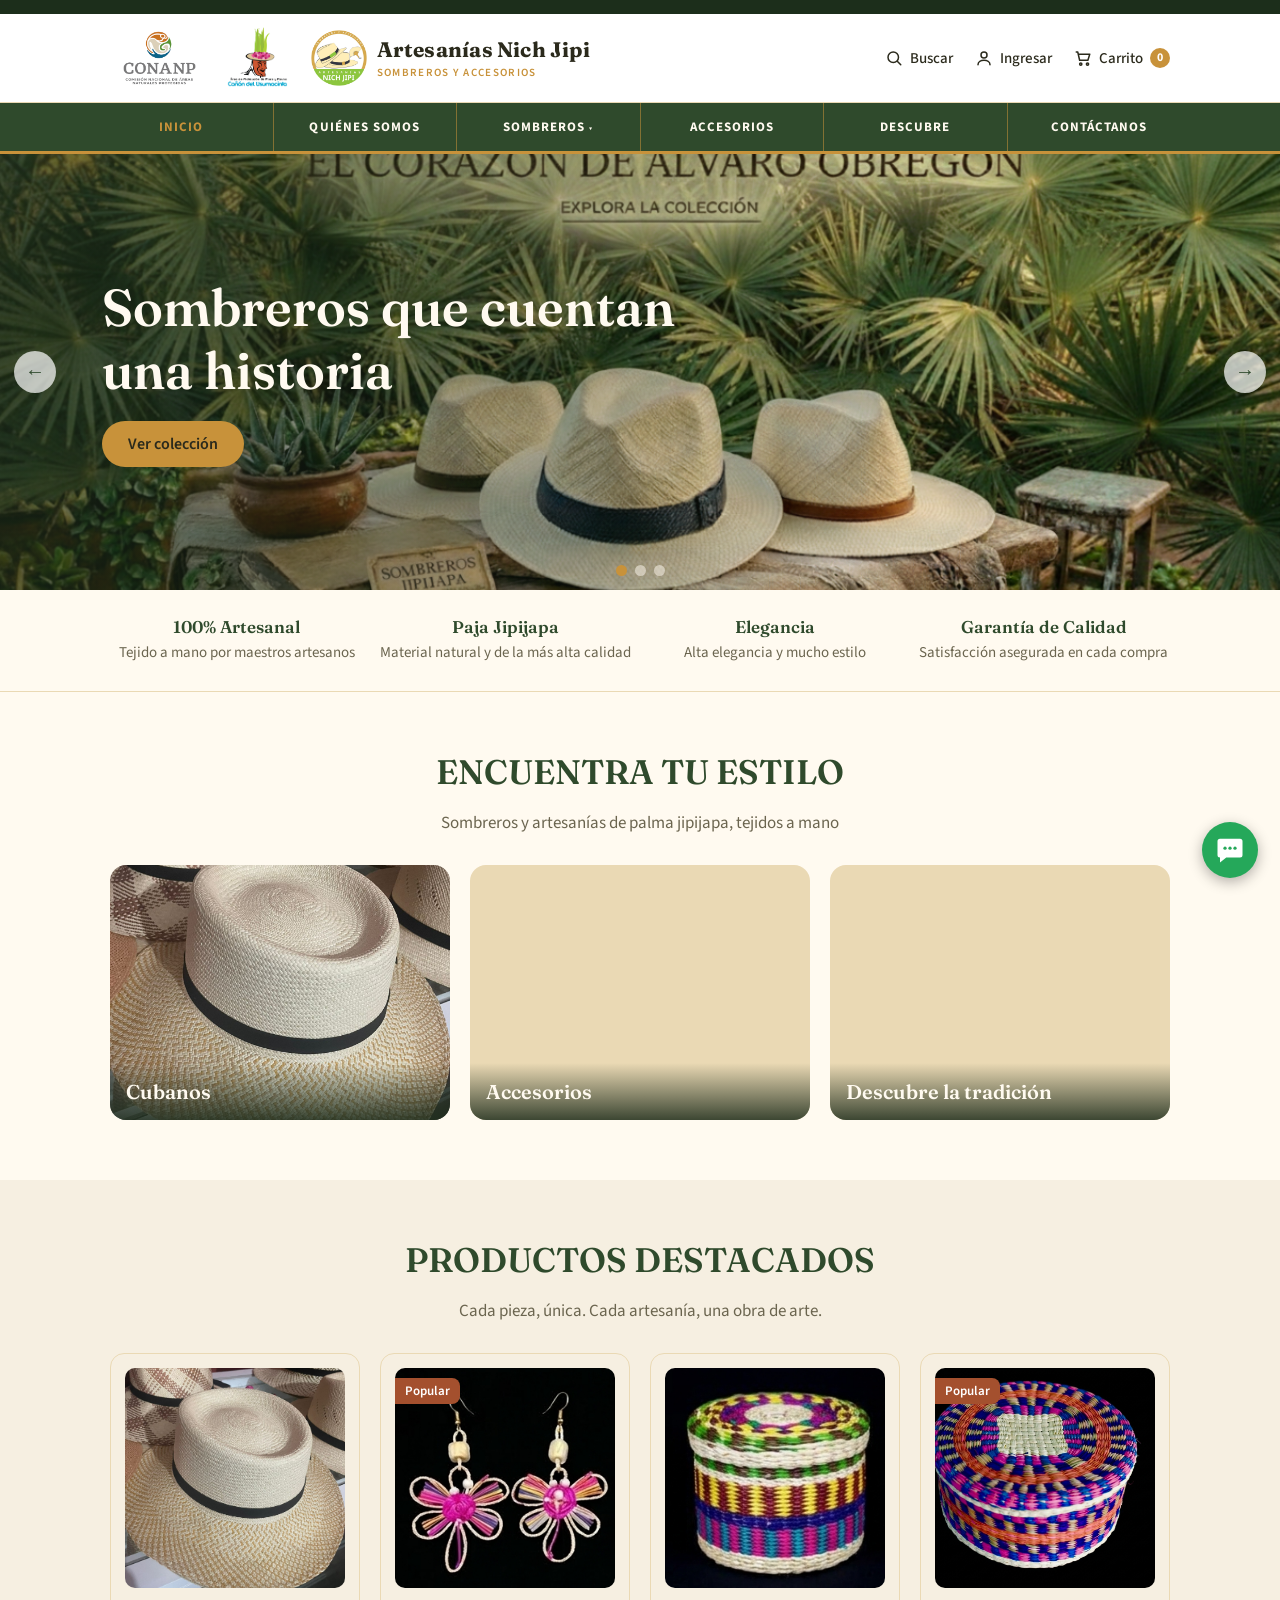
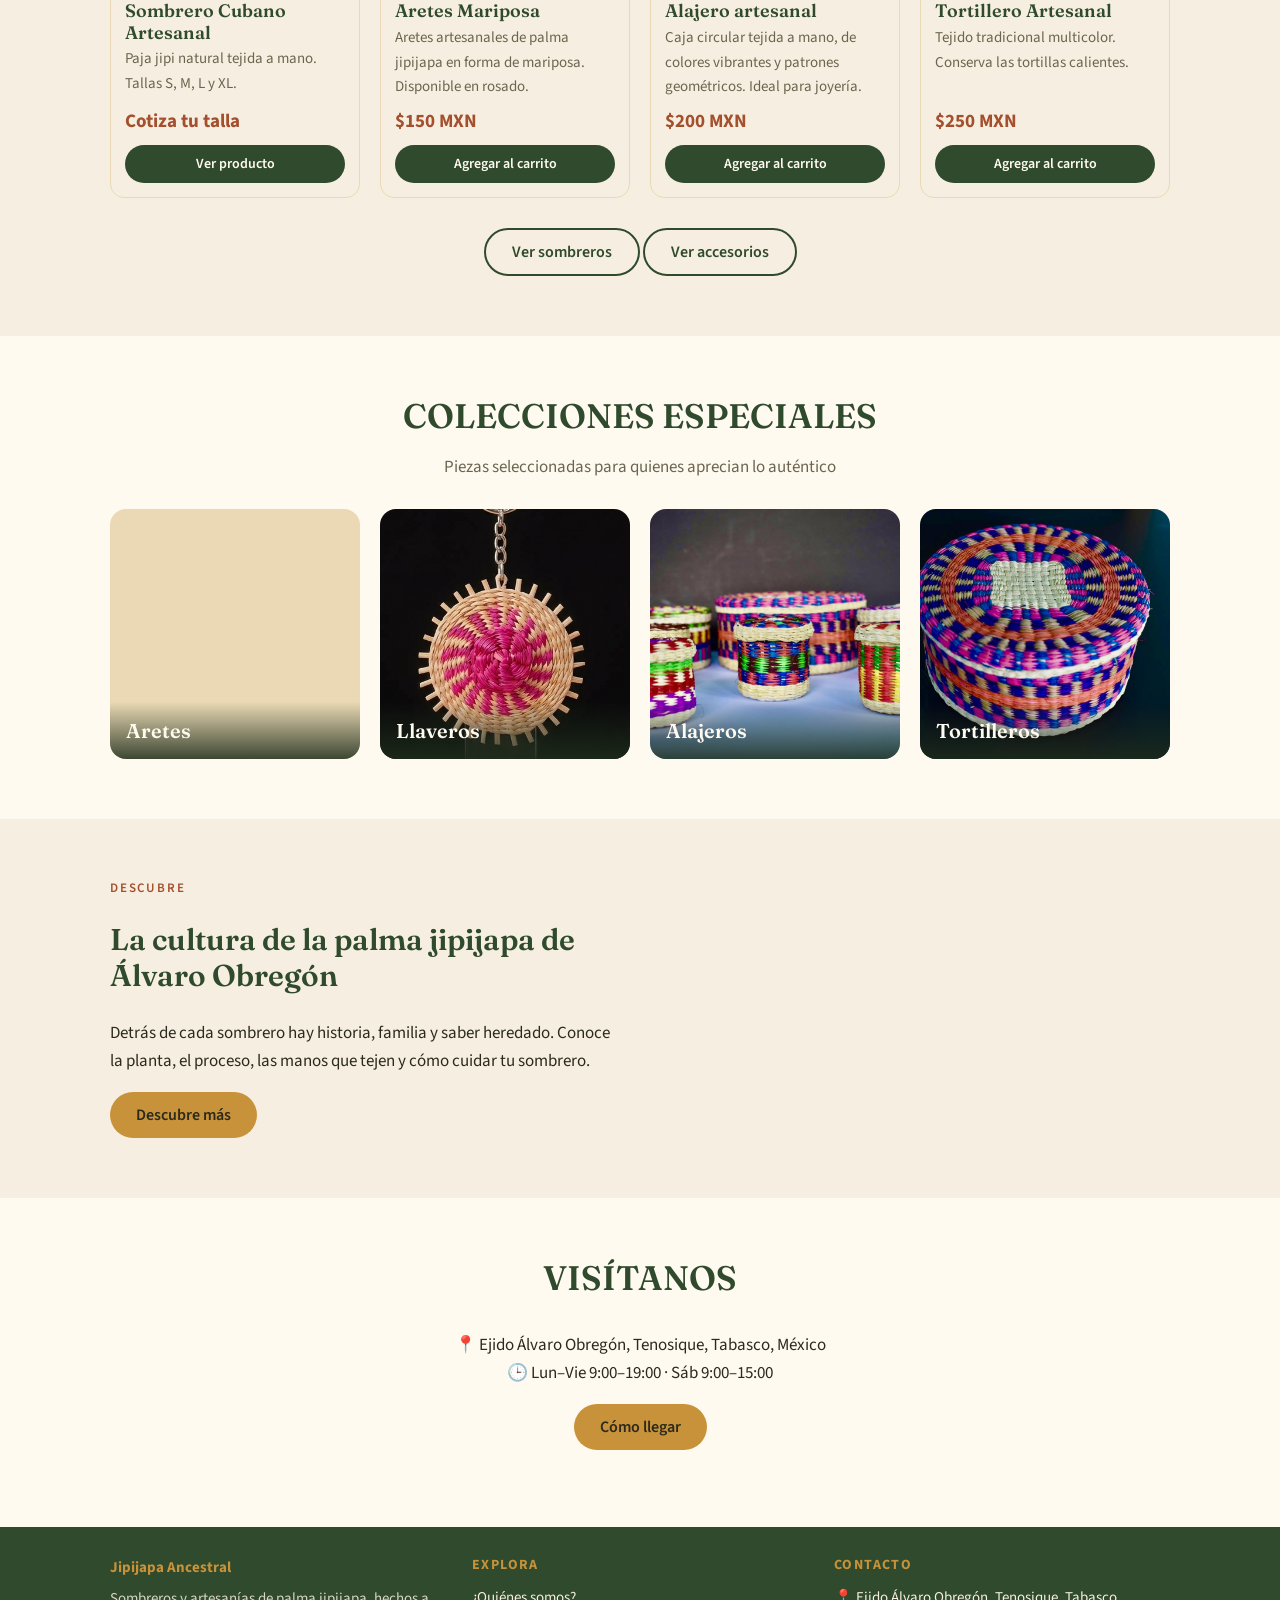
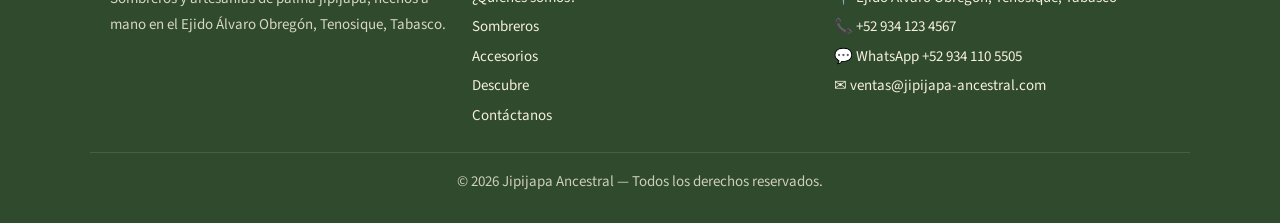
==== commit f8c6494f: "Update index.html" ====
--- a/index.html
+++ b/index.html
@@ -14,7 +14,7 @@
     <div class="hm-left">
       <img class="logo-inst" src="logo_conanp.png" alt="CONANP">
       <img class="logo-inst" src="logo_canon_usumacinta.png" alt="Cañón del Usumacinta">
-      <a class="brandbox" href="index.html"><img class="brand-mark" src="logo.png" alt=""><span class="brand-text"><b>JIPIJAPA ANCESTRAL</b><small>SOMBREROS DE PALMA JIPIJAPA</small></span></a>
+      <a class="brandbox" href="index.html"><img class="brand-mark" src="logo.png" alt=""><span class="brand-text"><b>Artesanías Nich Jipi</b><small>SOMBREROS Y ACCESORIOS</small></span></a>
     </div>
     <div class="hm-right">
       <button class="hact" id="btn-buscar" type="button"><svg width="18" height="18" viewBox="0 0 24 24" fill="none" stroke="currentColor" stroke-width="2" stroke-linecap="round" stroke-linejoin="round"><circle cx="11" cy="11" r="7"/><path d="m21 21-4.3-4.3"/></svg><span>Buscar</span></button>
@@ -36,8 +36,8 @@
 
 <div class="hero" id="inicio">
   <div class="hero-slide active"><img src="banner.png" alt="Sombreros que cuentan una historia"><div class="hero-caption"><h1>Sombreros que cuentan<br>una historia</h1><a href="sombreros.html" class="btn">Ver colección</a></div></div>
-  <div class="hero-slide"><img src="inicio-carrusel2.JFIF" alt="Palma jipijapa"><div class="hero-caption"><h1>Tejidos a mano en el<br>Ejido Álvaro Obregón</h1><a href="descubre.html" class="btn">Descubre la tradición</a></div></div>
-  <div class="hero-slide"><img src="inicio-carrusel3.jpg" alt="Álvaro Obregón, Tenosique"><div class="hero-caption"><h1>Pedidos personalizados y<br>envíos a todo México</h1><a href="contactos.html" class="btn">Cotiza con nosotros</a></div></div>
+  <div class="hero-slide"><img src="inicio-carrusel2.jfif" alt="Palma jipijapa"><div class="hero-caption"><h1>Tejidos a mano en el<br>Ejido Álvaro Obregón</h1><a href="descubre.html" class="btn">Descubre la tradición</a></div></div>
+  <div class="hero-slide"><img src="inicio-carrusel3.jfif" alt="Álvaro Obregón, Tenosique"><div class="hero-caption"><h1>Pedidos personalizados y<br>envíos a todo México</h1><a href="contactos.html" class="btn">Cotiza con nosotros</a></div></div>
   <button class="hero-arrow prev" onclick="changeSlide(-1)" aria-label="Anterior">&#8592;</button>
   <button class="hero-arrow next" onclick="changeSlide(1)" aria-label="Siguiente">&#8594;</button>
   <div class="hero-nav"><button class="hero-dot active" onclick="goSlide(0)"></button><button class="hero-dot" onclick="goSlide(1)"></button><button class="hero-dot" onclick="goSlide(2)"></button></div>
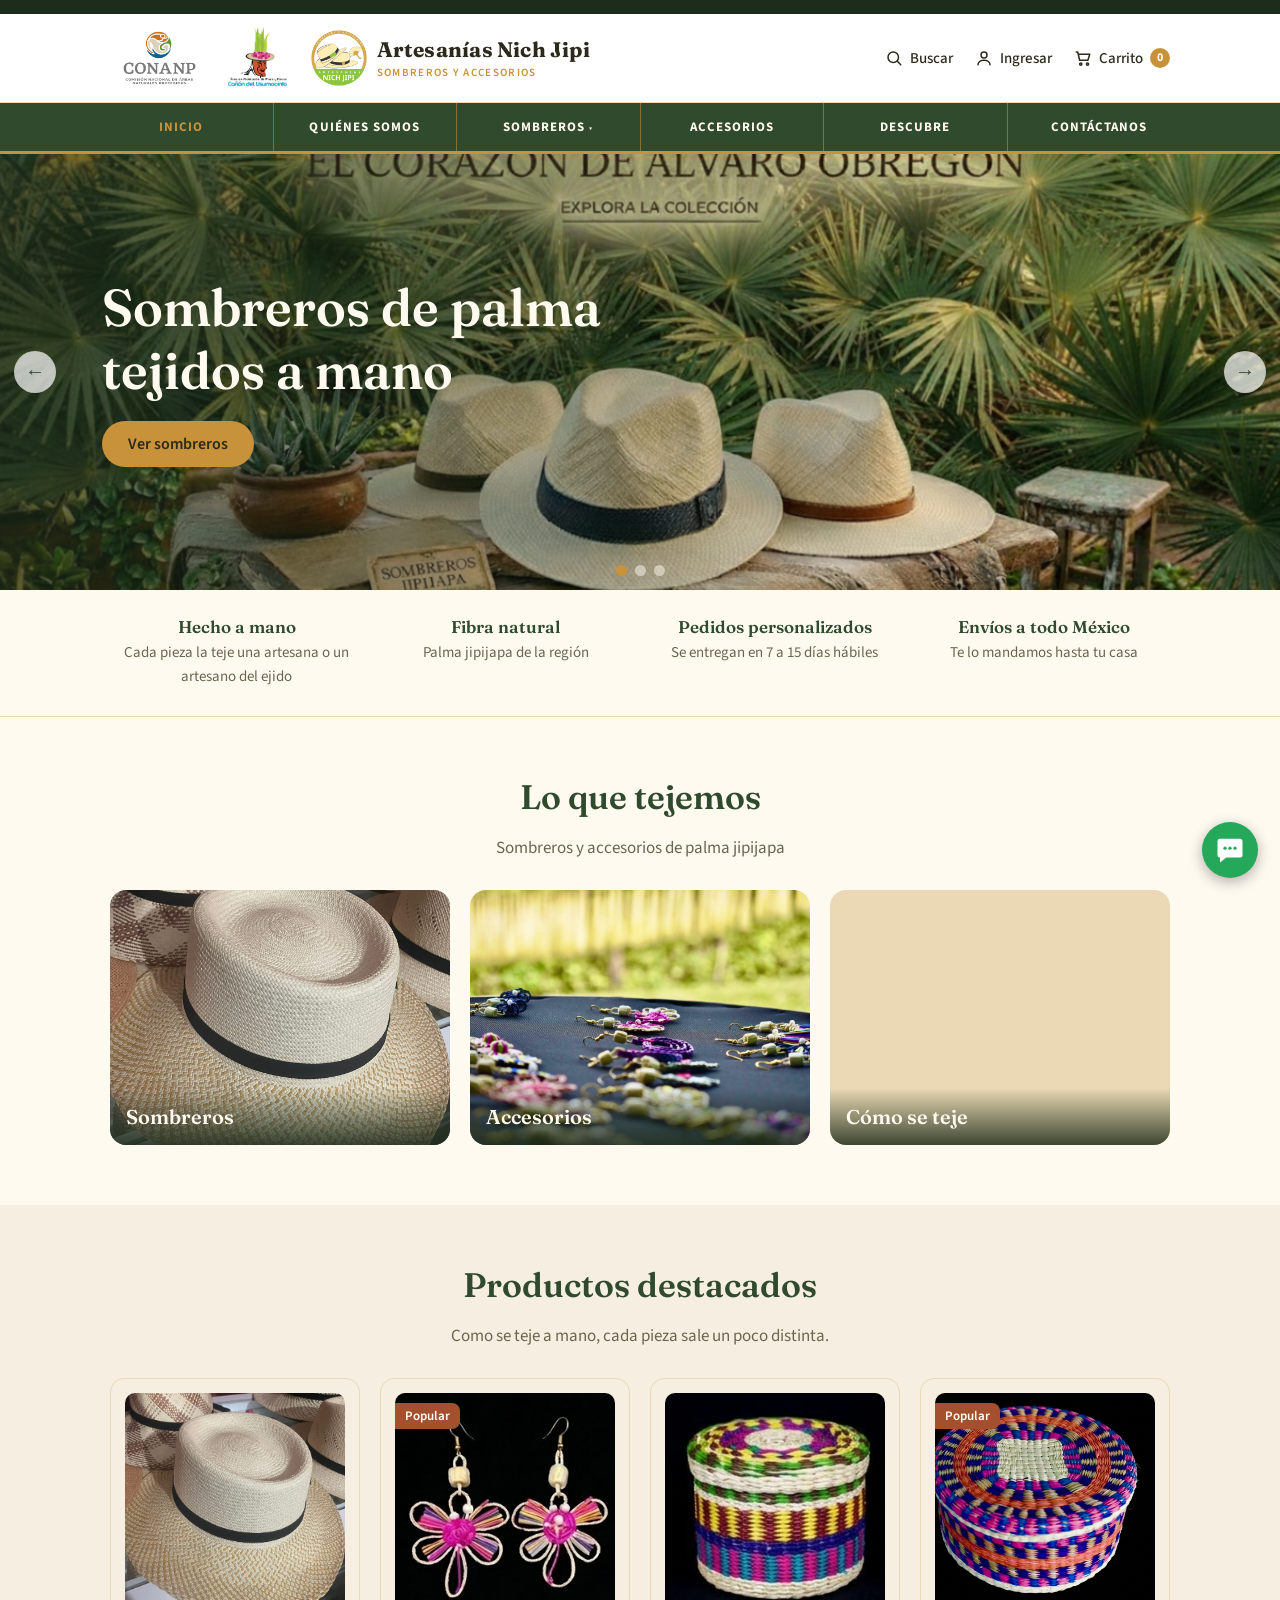
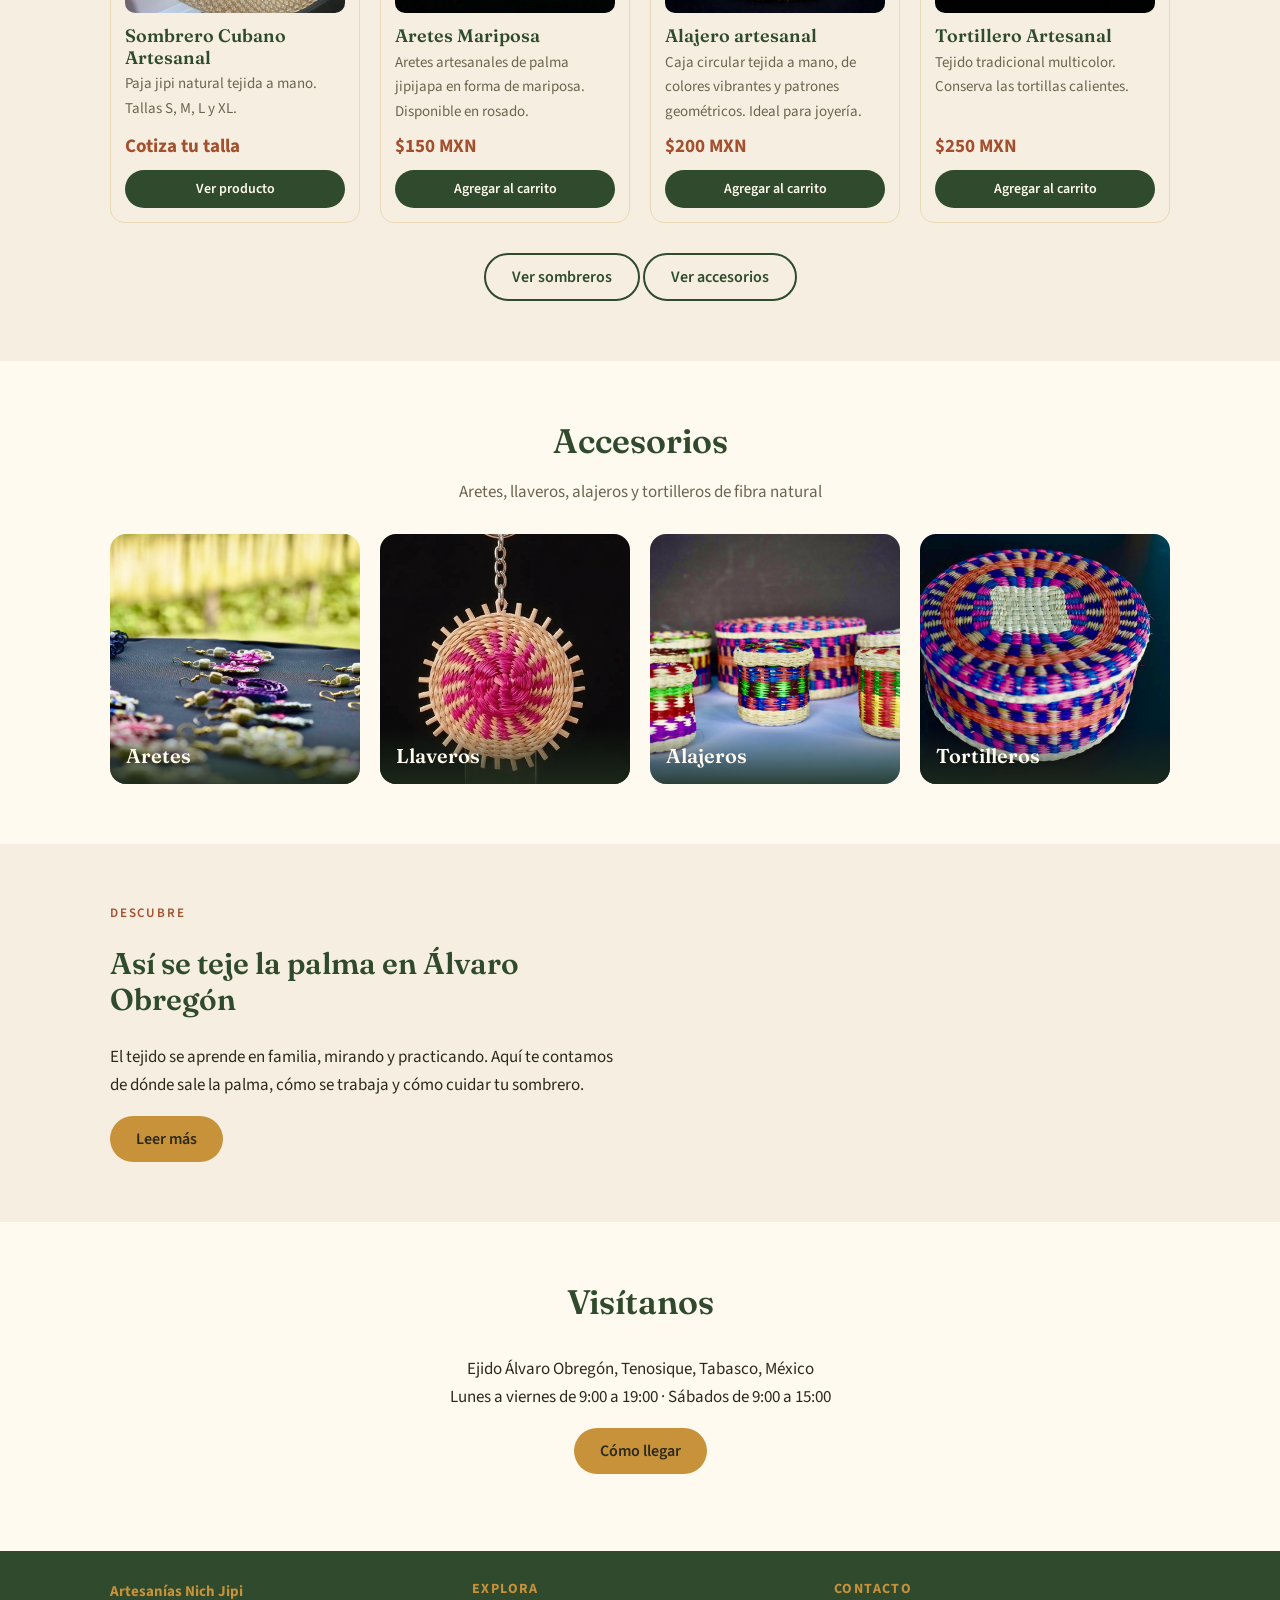
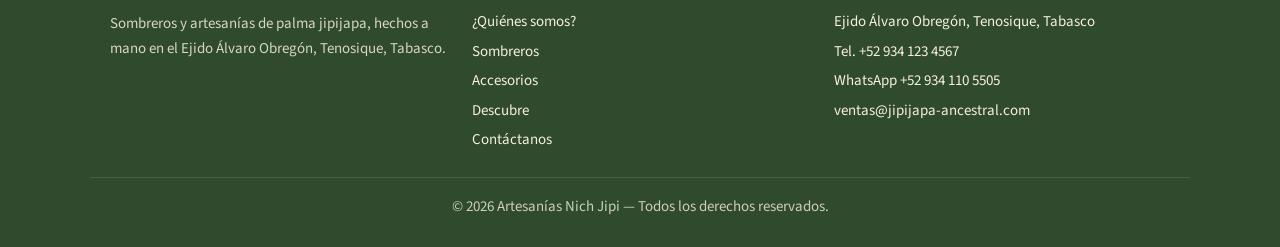
==== commit ab982026: "Update index.html" ====
--- a/index.html
+++ b/index.html
@@ -4,7 +4,7 @@
 <meta charset="utf-8">
 <meta name="viewport" content="width=device-width, initial-scale=1">
 <meta name="theme-color" content="#2f4a2c">
-<title>Jipijapa Ancestral — Sombreros de palma jipijapa hechos a mano</title>
+<title>Artesanías Nich Jipi — Sombreros de palma jipijapa hechos a mano en Tenosique, Tabasco</title>
 <link rel="stylesheet" href="estilos.css">
 </head>
 <body>
@@ -14,7 +14,7 @@
     <div class="hm-left">
       <img class="logo-inst" src="logo_conanp.png" alt="CONANP">
       <img class="logo-inst" src="logo_canon_usumacinta.png" alt="Cañón del Usumacinta">
-      <a class="brandbox" href="index.html"><img class="brand-mark" src="logo.png" alt=""><span class="brand-text"><b>Artesanías Nich Jipi</b><small>SOMBREROS Y ACCESORIOS</small></span></a>
+      <a class="brandbox" href="index.html"><img class="brand-mark" src="logo.png" alt="Logo de Artesanías Nich Jipi"><span class="brand-text"><b>Artesanías Nich Jipi</b><small>SOMBREROS Y ACCESORIOS</small></span></a>
     </div>
     <div class="hm-right">
       <button class="hact" id="btn-buscar" type="button"><svg width="18" height="18" viewBox="0 0 24 24" fill="none" stroke="currentColor" stroke-width="2" stroke-linecap="round" stroke-linejoin="round"><circle cx="11" cy="11" r="7"/><path d="m21 21-4.3-4.3"/></svg><span>Buscar</span></button>
@@ -35,37 +35,37 @@
 </header>
 
 <div class="hero" id="inicio">
-  <div class="hero-slide active"><img src="banner.png" alt="Sombreros que cuentan una historia"><div class="hero-caption"><h1>Sombreros que cuentan<br>una historia</h1><a href="sombreros.html" class="btn">Ver colección</a></div></div>
-  <div class="hero-slide"><img src="inicio-carrusel2.jfif" alt="Palma jipijapa"><div class="hero-caption"><h1>Tejidos a mano en el<br>Ejido Álvaro Obregón</h1><a href="descubre.html" class="btn">Descubre la tradición</a></div></div>
-  <div class="hero-slide"><img src="inicio-carrusel3.jfif" alt="Álvaro Obregón, Tenosique"><div class="hero-caption"><h1>Pedidos personalizados y<br>envíos a todo México</h1><a href="contactos.html" class="btn">Cotiza con nosotros</a></div></div>
+  <div class="hero-slide active"><img src="banner.png" alt="Sombreros de palma jipijapa"><div class="hero-caption"><h1>Sombreros de palma<br>tejidos a mano</h1><a href="sombreros.html" class="btn">Ver sombreros</a></div></div>
+  <div class="hero-slide"><img src="inicio-carrusel2.jfif" alt="Palma jipijapa"><div class="hero-caption"><h1>Hechos en el ejido<br>Álvaro Obregón</h1><a href="descubre.html" class="btn">Cómo se tejen</a></div></div>
+  <div class="hero-slide"><img src="inicio-carrusel3.jfif" alt="Álvaro Obregón, Tenosique"><div class="hero-caption"><h1>Pedidos personalizados y<br>envíos a todo México</h1><a href="contactos.html" class="btn">Haz tu pedido</a></div></div>
   <button class="hero-arrow prev" onclick="changeSlide(-1)" aria-label="Anterior">&#8592;</button>
   <button class="hero-arrow next" onclick="changeSlide(1)" aria-label="Siguiente">&#8594;</button>
   <div class="hero-nav"><button class="hero-dot active" onclick="goSlide(0)"></button><button class="hero-dot" onclick="goSlide(1)"></button><button class="hero-dot" onclick="goSlide(2)"></button></div>
 </div>
 <div class="trust"><div class="container trust-grid">
-  <div><h4>100% Artesanal</h4><p>Tejido a mano por maestros artesanos</p></div>
-  <div><h4>Paja Jipijapa</h4><p>Material natural y de la más alta calidad</p></div>
-  <div><h4>Elegancia</h4><p>Alta elegancia y mucho estilo</p></div>
-  <div><h4>Garantía de Calidad</h4><p>Satisfacción asegurada en cada compra</p></div>
+  <div><h4>Hecho a mano</h4><p>Cada pieza la teje una artesana o un artesano del ejido</p></div>
+  <div><h4>Fibra natural</h4><p>Palma jipijapa de la región</p></div>
+  <div><h4>Pedidos personalizados</h4><p>Se entregan en 7 a 15 días hábiles</p></div>
+  <div><h4>Envíos a todo México</h4><p>Te lo mandamos hasta tu casa</p></div>
 </div></div>
 <section class="section blanco"><div class="container">
-  <h2 class="section-title">ENCUENTRA TU ESTILO</h2>
-  <p class="center lead" style="margin:-16px auto 28px">Sombreros y artesanías de palma jipijapa, tejidos a mano</p>
+  <h2 class="section-title">Lo que tejemos</h2>
+  <p class="center lead" style="margin:-16px auto 28px">Sombreros y accesorios de palma jipijapa</p>
   <div class="coll-grid">
-    <a href="sombreros.html?cat=Cubanos" class="coll-card"><img src="sombrero_cubano.jpeg" alt="Sombreros Cubanos"><div class="coll-label">Cubanos</div></a>
+    <a href="sombreros.html?cat=Cubanos" class="coll-card"><img src="sombrero_cubano.jpeg" alt="Sombreros Cubanos"><div class="coll-label">Sombreros</div></a>
     <a href="accesorios.html" class="coll-card"><img src="aretes.jpeg" alt="Accesorios"><div class="coll-label">Accesorios</div></a>
-    <a href="descubre.html" class="coll-card"><img src="descubre-patrimonio-2.jpg" alt="Descubre"><div class="coll-label">Descubre la tradición</div></a>
+    <a href="descubre.html" class="coll-card"><img src="descubre-patrimonio-2.jpg" alt="Álvaro Obregón"><div class="coll-label">Cómo se teje</div></a>
   </div>
 </div></section>
 <section class="section claro" id="tienda"><div class="container">
-  <h2 class="section-title">PRODUCTOS DESTACADOS</h2>
-  <p class="center lead" style="margin:-16px auto 28px">Cada pieza, única. Cada artesanía, una obra de arte.</p>
+  <h2 class="section-title">Productos destacados</h2>
+  <p class="center lead" style="margin:-16px auto 28px">Como se teje a mano, cada pieza sale un poco distinta.</p>
   <div class="prod-grid" data-grid="featured"></div>
   <div class="ver-todos-wrap"><a href="sombreros.html" class="ver-todos">Ver sombreros</a> <a href="accesorios.html" class="ver-todos">Ver accesorios</a></div>
 </div></section>
 <section class="section blanco"><div class="container">
-  <h2 class="section-title">COLECCIONES ESPECIALES</h2>
-  <p class="center lead" style="margin:-16px auto 28px">Piezas seleccionadas para quienes aprecian lo auténtico</p>
+  <h2 class="section-title">Accesorios</h2>
+  <p class="center lead" style="margin:-16px auto 28px">Aretes, llaveros, alajeros y tortilleros de fibra natural</p>
   <div class="cols4">
     <a href="accesorios.html?filtro=aretes" class="coll-card"><img src="aretes.jpeg" alt="Aretes"><div class="coll-label">Aretes</div></a>
     <a href="accesorios.html?filtro=llaveros" class="coll-card"><img src="llavero1.png" alt="Llaveros"><div class="coll-label">Llaveros</div></a>
@@ -74,21 +74,21 @@
   </div>
 </div></section>
 <div class="about-strip"><div class="about-inner">
-  <div class="about-text"><div class="eyebrow">Descubre</div><h2>La cultura de la palma jipijapa de Álvaro Obregón</h2>
-    <p>Detrás de cada sombrero hay historia, familia y saber heredado. Conoce la planta, el proceso, las manos que tejen y cómo cuidar tu sombrero.</p>
-    <a href="descubre.html" class="btn">Descubre más</a></div>
+  <div class="about-text"><div class="eyebrow">Descubre</div><h2>Así se teje la palma en Álvaro Obregón</h2>
+    <p>El tejido se aprende en familia, mirando y practicando. Aquí te contamos de dónde sale la palma, cómo se trabaja y cómo cuidar tu sombrero.</p>
+    <a href="descubre.html" class="btn">Leer más</a></div>
   <div class="about-imgs"><img src="descubre-patrimonio-2.jpg" alt="Álvaro Obregón, Tenosique"></div>
 </div></div>
 <section class="section blanco"><div class="container center">
-  <h2 class="section-title">VISÍTANOS</h2>
-  <p>📍 Ejido Álvaro Obregón, Tenosique, Tabasco, México<br>🕒 Lun–Vie 9:00–19:00 · Sáb 9:00–15:00</p>
+  <h2 class="section-title">Visítanos</h2>
+  <p>Ejido Álvaro Obregón, Tenosique, Tabasco, México<br>Lunes a viernes de 9:00 a 19:00 · Sábados de 9:00 a 15:00</p>
   <p><a class="btn" href="contactos.html#mapa">Cómo llegar</a></p>
 </div></section>
 <footer class="footer"><div class="container fgrid">
-  <div><strong>Jipijapa Ancestral</strong><p>Sombreros y artesanías de palma jipijapa, hechos a mano en el Ejido Álvaro Obregón, Tenosique, Tabasco.</p></div>
+  <div><strong>Artesanías Nich Jipi</strong><p>Sombreros y artesanías de palma jipijapa, hechos a mano en el Ejido Álvaro Obregón, Tenosique, Tabasco.</p></div>
   <div><h4>Explora</h4><a href="nosotros.html">¿Quiénes somos?</a><a href="sombreros.html">Sombreros</a><a href="accesorios.html">Accesorios</a><a href="descubre.html">Descubre</a><a href="contactos.html">Contáctanos</a></div>
-  <div><h4>Contacto</h4><span>📍 Ejido Álvaro Obregón, Tenosique, Tabasco</span><span>📞 +52 934 123 4567</span><span>💬 <a data-wa href="#" target="_blank" rel="noopener">WhatsApp +52 934 110 5505</a></span><span>✉️ ventas@jipijapa-ancestral.com</span></div>
-</div><div class="container center copy">© 2026 Jipijapa Ancestral — Todos los derechos reservados.</div></footer>
+  <div><h4>Contacto</h4><span>Ejido Álvaro Obregón, Tenosique, Tabasco</span><span>Tel. +52 934 123 4567</span><span><a data-wa href="#" target="_blank" rel="noopener">WhatsApp +52 934 110 5505</a></span><span>ventas@jipijapa-ancestral.com</span></div>
+</div><div class="container center copy">© 2026 Artesanías Nich Jipi — Todos los derechos reservados.</div></footer>
 <aside id="drawer" aria-label="Carrito">
   <button class="close" id="close" aria-label="Cerrar">×</button>
   <h3>Tu pedido</h3>
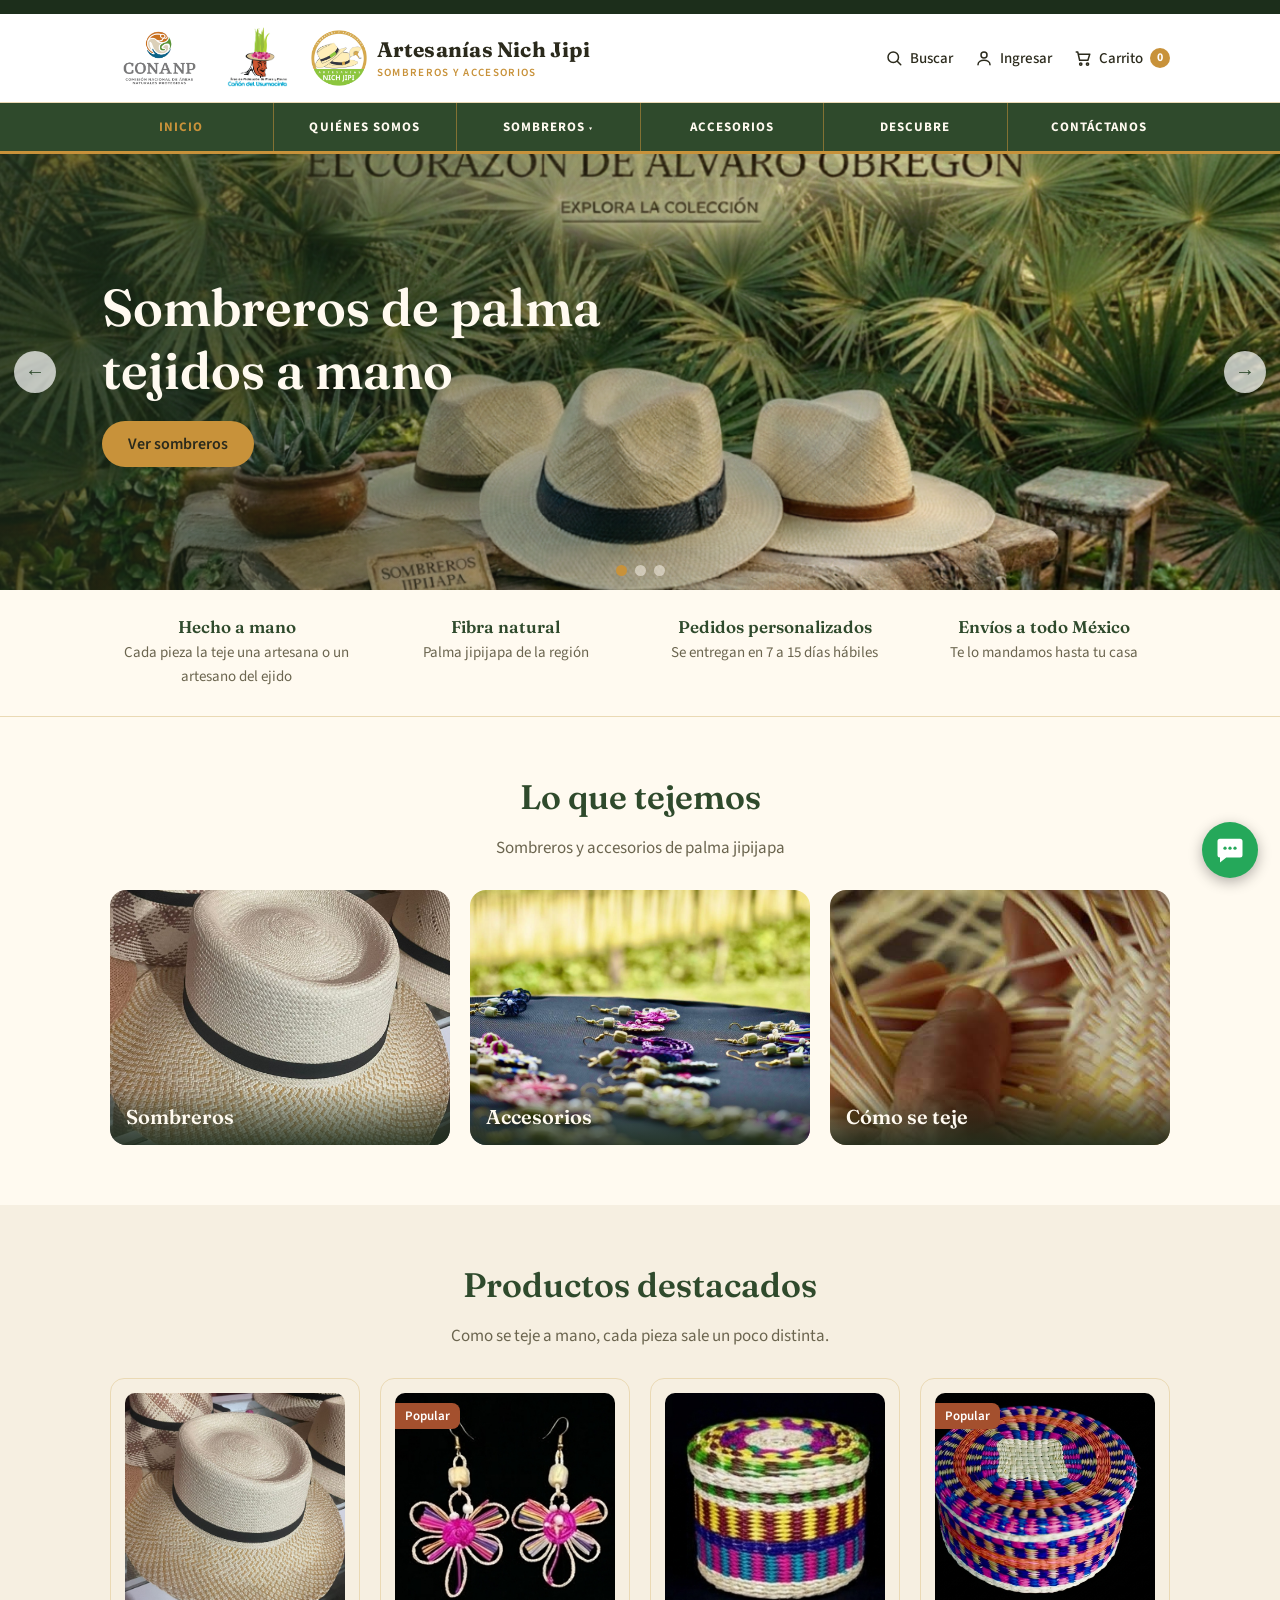
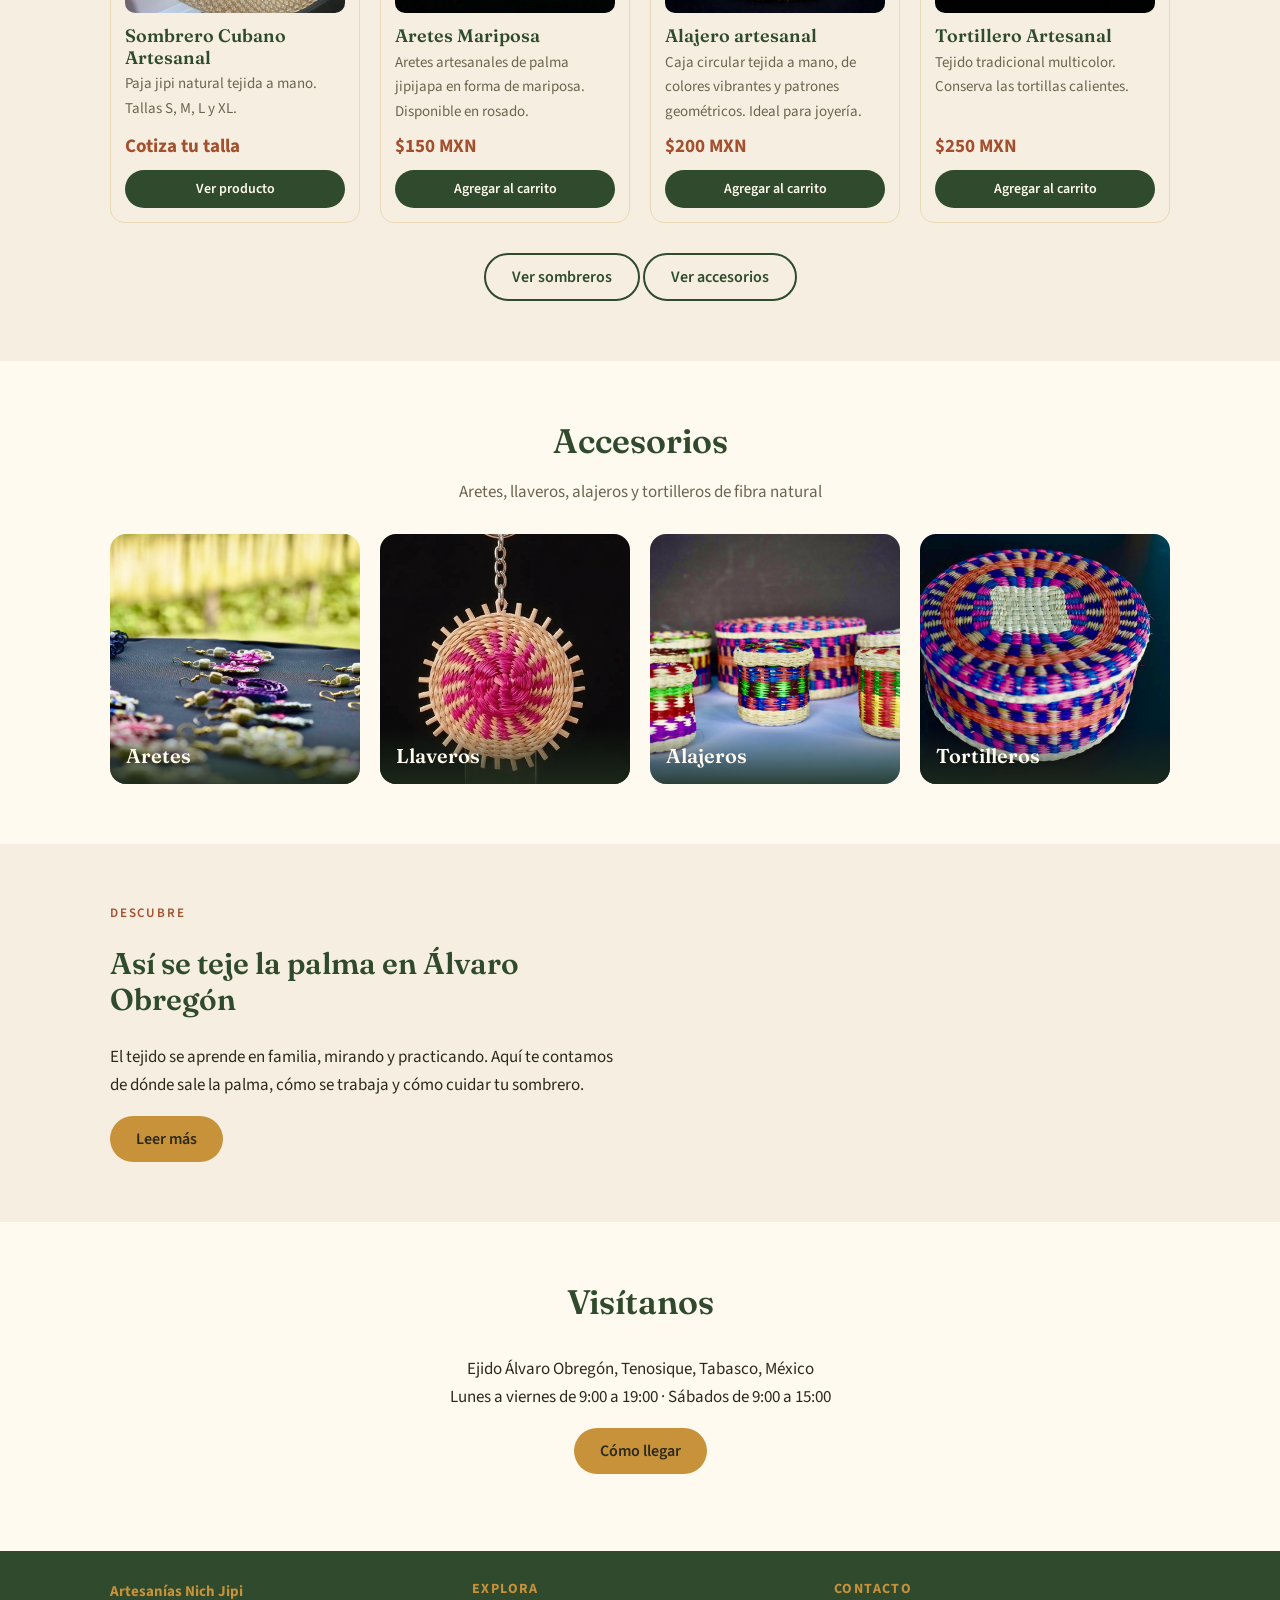
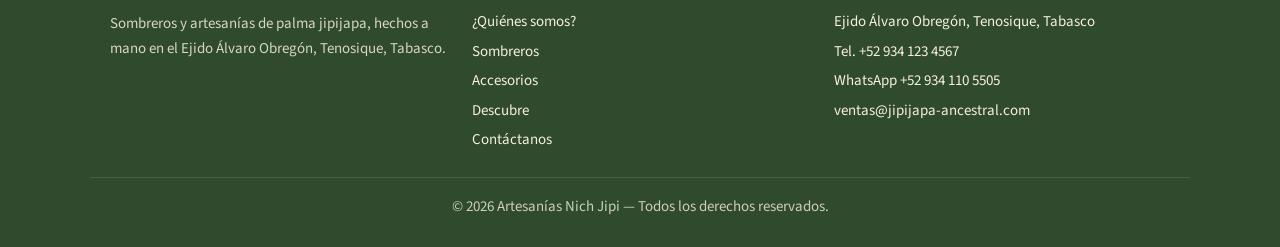
==== commit f25d9095: "Update index.html" ====
--- a/index.html
+++ b/index.html
@@ -54,7 +54,7 @@
   <div class="coll-grid">
     <a href="sombreros.html?cat=Cubanos" class="coll-card"><img src="sombrero_cubano.jpeg" alt="Sombreros Cubanos"><div class="coll-label">Sombreros</div></a>
     <a href="accesorios.html" class="coll-card"><img src="aretes.jpeg" alt="Accesorios"><div class="coll-label">Accesorios</div></a>
-    <a href="descubre.html" class="coll-card"><img src="descubre-patrimonio-2.jpg" alt="Álvaro Obregón"><div class="coll-label">Cómo se teje</div></a>
+    <a href="descubre.html" class="coll-card"><img src="como_se_teje.jfif" alt="Tejiendo palma jipijapa"><div class="coll-label">Cómo se teje</div></a>
   </div>
 </div></section>
 <section class="section claro" id="tienda"><div class="container">
